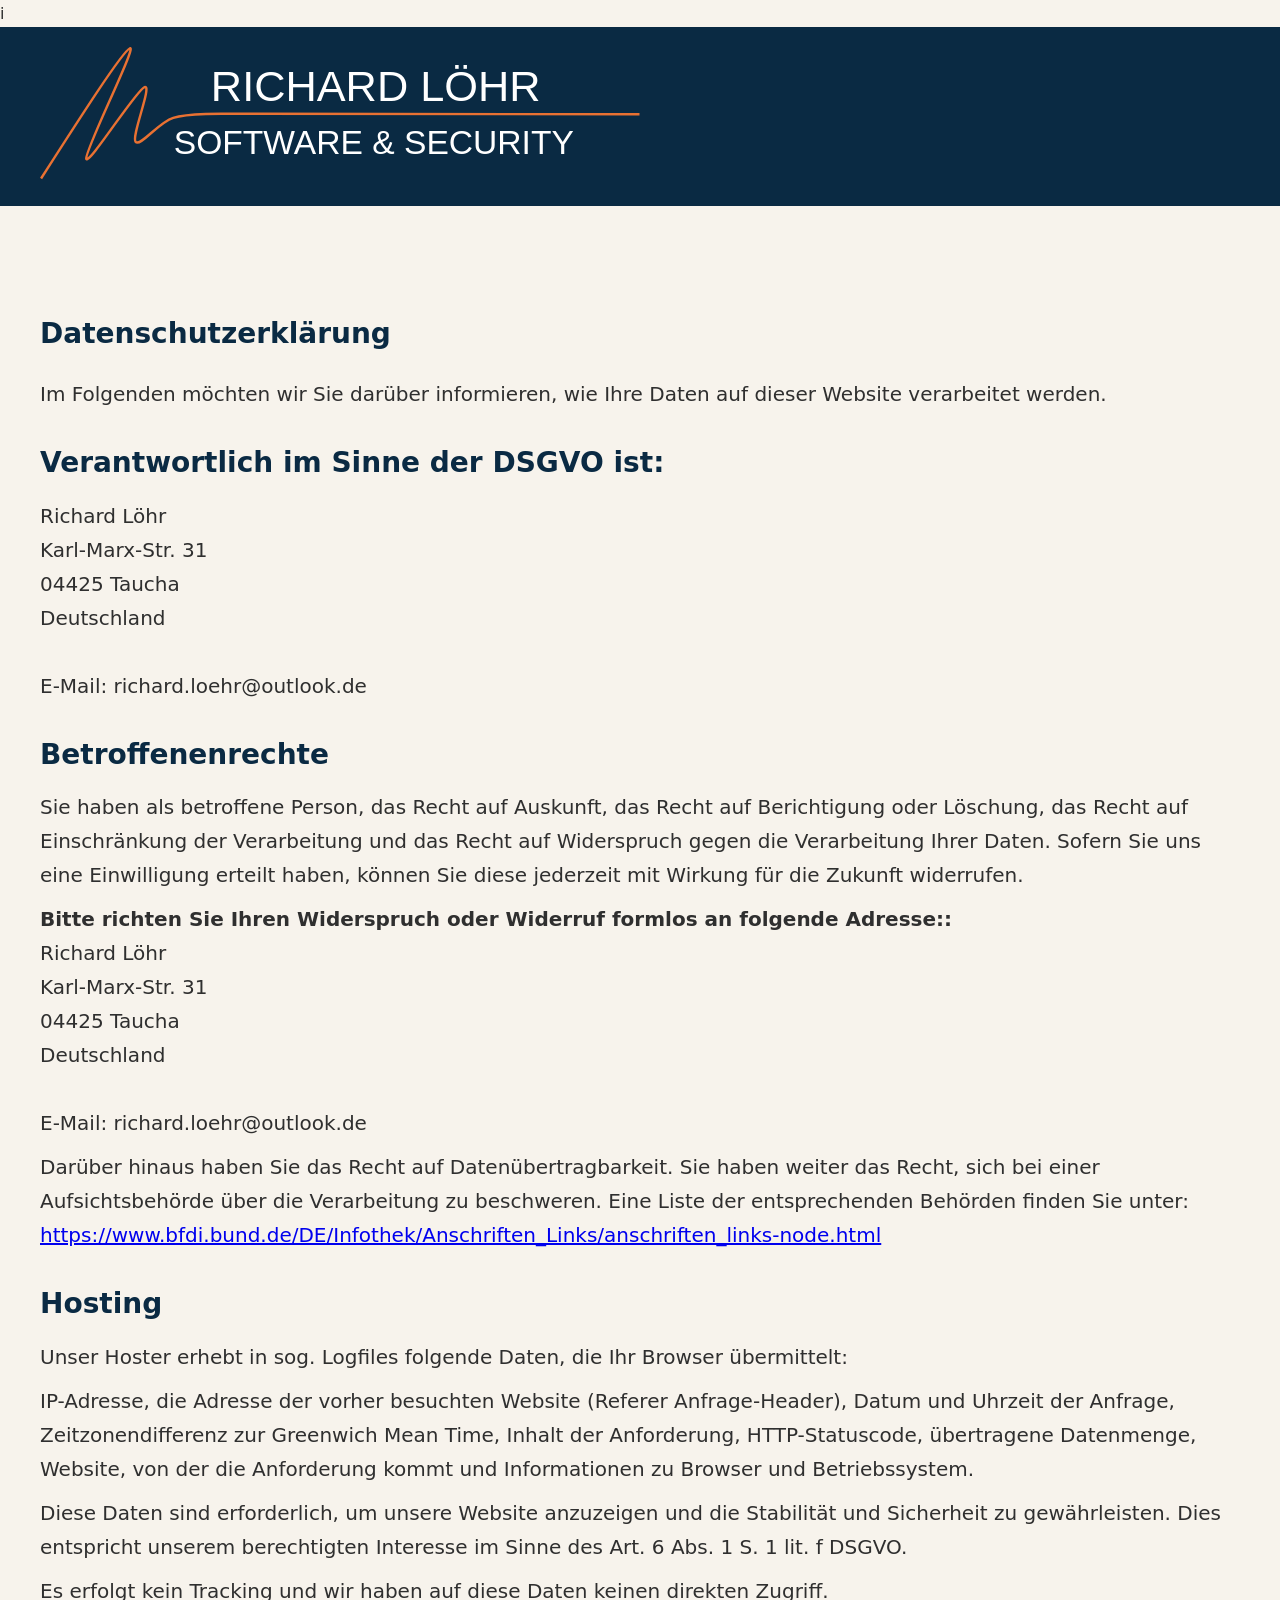
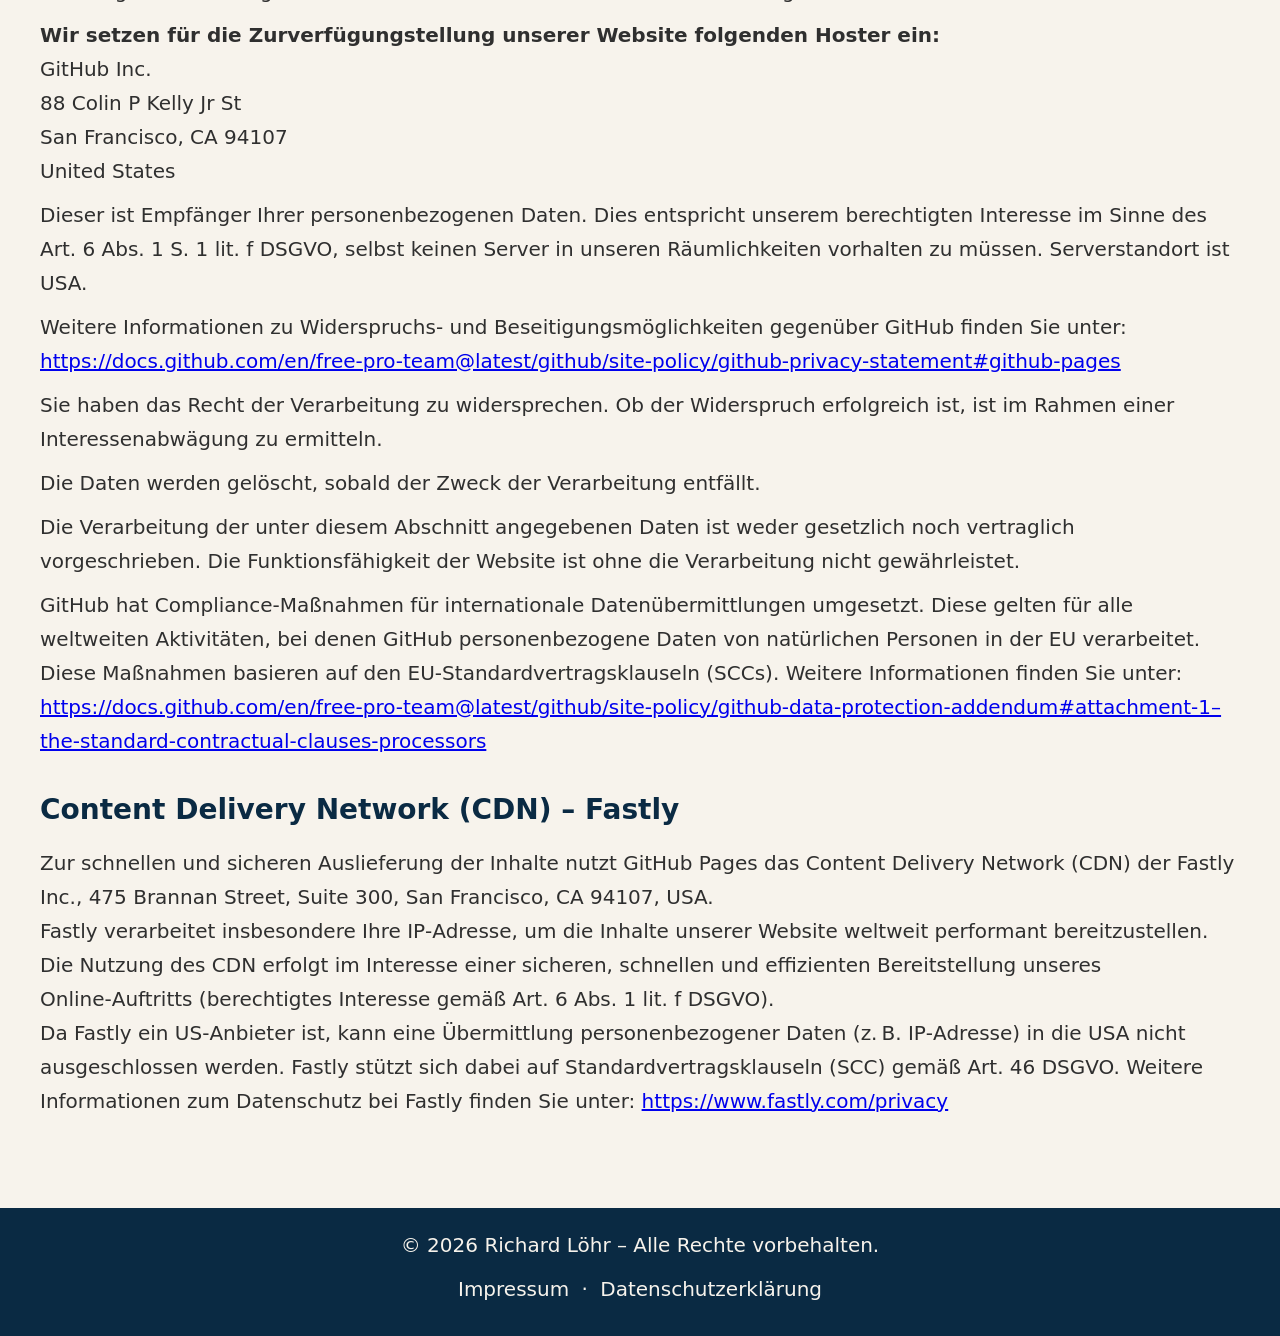
==== datenschutz.html @ d5509162 "Update contact information and GDPR compliance details Updated contact address and ensured complianc" ====
i<!DOCTYPE html>
<html lang="de">
<head>
  <meta charset="UTF-8">
  <title>Datenschutzerklärung – Richard Löhr</title>
  <meta name="viewport" content="width=device-width, initial-scale=1">
  <link rel="stylesheet" href="css/style.css">
</head>

<body>

<header>
  <div class="container header-inner">
    <a href="index.html">
      <img src="images/logo.svg" alt="Logo">
    </a>
  </div>
</header>

<section class="about-section datenschutz-section">
  <div class="container">
    <h2>Datenschutzerklärung</h2>

    <p>Im Folgenden möchten wir Sie darüber informieren, wie Ihre Daten auf dieser Website verarbeitet werden.</p>

    <h3>Verantwortlich im Sinne der DSGVO ist:</h3>
    <p>
      Richard Löhr<br>
      Karl-Marx-Str. 31<br>
      04425 Taucha<br>
      Deutschland<br>
      <br>
      E-Mail: richard.loehr@outlook.de
    </p>

    <h3>Betroffenenrechte</h3>
    <p>Sie haben als betroffene Person, das Recht auf Auskunft, das Recht auf Berichtigung oder Löschung, das Recht auf Einschränkung der Verarbeitung und das Recht auf Widerspruch gegen die Verarbeitung Ihrer Daten. Sofern Sie uns eine Einwilligung erteilt haben, können Sie diese jederzeit mit Wirkung für die Zukunft widerrufen.
	</p>

    <p><strong>Bitte richten Sie Ihren Widerspruch oder Widerruf formlos an folgende Adresse::</strong><br>
      Richard Löhr<br>
      Karl-Marx-Str. 31<br>
      04425 Taucha<br>
      Deutschland<br>
      <br>
      E-Mail: richard.loehr@outlook.de
    </p>

    <p>Darüber hinaus haben Sie das Recht auf Datenübertragbarkeit. Sie haben weiter das Recht, sich bei einer Aufsichtsbehörde über die Verarbeitung zu beschweren. Eine Liste der entsprechenden Behörden finden Sie unter:<br>
      <a href="https://www.bfdi.bund.de/DE/Infothek/Anschriften_Links/anschriften_links-node.html" target="_blank">
        https://www.bfdi.bund.de/DE/Infothek/Anschriften_Links/anschriften_links-node.html
      </a>
    </p>

    <h3>Hosting</h3>
    <p>Unser Hoster erhebt in sog. Logfiles folgende Daten, die Ihr Browser übermittelt:</p>

    <p>IP-Adresse, die Adresse der vorher besuchten Website (Referer Anfrage-Header), Datum und Uhrzeit der Anfrage, Zeitzonendifferenz zur Greenwich Mean Time, Inhalt der Anforderung, HTTP-Statuscode, übertragene Datenmenge, Website, von der die Anforderung kommt und Informationen zu Browser und Betriebssystem.</p>

    <p>Diese Daten sind erforderlich, um unsere Website anzuzeigen und die Stabilität und Sicherheit zu gewährleisten.  Dies entspricht unserem berechtigten Interesse im Sinne des Art. 6 Abs. 1 S. 1 lit. f DSGVO.</p>

    <p>Es erfolgt kein Tracking und wir haben auf diese Daten keinen direkten Zugriff.</p>

    <p><strong>Wir setzen für die Zurverfügungstellung unserer Website folgenden Hoster ein:</strong><br>
      GitHub Inc.<br>
      88 Colin P Kelly Jr St<br>
      San Francisco, CA 94107<br>
      United States
    </p>

    <p>Dieser ist Empfänger Ihrer personenbezogenen Daten. Dies entspricht unserem berechtigten Interesse im Sinne des Art. 6 Abs. 1 S. 1 lit. f DSGVO, selbst keinen Server in unseren Räumlichkeiten vorhalten zu müssen. Serverstandort ist USA.</p>

    <p>Weitere Informationen zu Widerspruchs- und Beseitigungsmöglichkeiten gegenüber GitHub finden Sie unter: <br>
      <a href="https://docs.github.com/en/free-pro-team@latest/github/site-policy/github-privacy-statement#github-pages" target="_blank">
        https://docs.github.com/en/free-pro-team@latest/github/site-policy/github-privacy-statement#github-pages
      </a>
    </p>

    <p>Sie haben das Recht der Verarbeitung zu widersprechen. Ob der Widerspruch erfolgreich ist, ist im Rahmen einer Interessenabwägung zu ermitteln.</p>

    <p>Die Daten werden gelöscht, sobald der Zweck der Verarbeitung entfällt.</p>
	<p>Die Verarbeitung der unter diesem Abschnitt angegebenen Daten ist weder gesetzlich noch vertraglich vorgeschrieben. Die Funktionsfähigkeit der Website ist ohne die Verarbeitung nicht gewährleistet.</p>
	<p>GitHub hat Compliance-Maßnahmen für internationale Datenübermittlungen umgesetzt. Diese gelten für alle weltweiten Aktivitäten, bei denen GitHub personenbezogene Daten von natürlichen Personen in der EU verarbeitet. Diese Maßnahmen basieren auf den EU-Standardvertragsklauseln (SCCs). Weitere Informationen finden Sie unter: <br>
	<a href="https://docs.github.com/en/free-pro-team@latest/github/site-policy/github-data-protection-addendum#attachment-1–the-standard-contractual-clauses-processors" target="_blank"> https://docs.github.com/en/free-pro-team@latest/github/site-policy/github-data-protection-addendum#attachment-1–the-standard-contractual-clauses-processors
      </a>
	</p>

  <h3>Content Delivery Network (CDN) – Fastly</h3>
  <p>Zur schnellen und sicheren Auslieferung der Inhalte nutzt GitHub Pages das Content Delivery Network (CDN) der Fastly Inc., 475 Brannan Street, Suite 300, San Francisco, CA 94107, USA.</br>
    Fastly verarbeitet insbesondere Ihre IP‑Adresse, um die Inhalte unserer Website weltweit performant bereitzustellen. Die Nutzung des CDN erfolgt im Interesse einer sicheren, schnellen und effizienten Bereitstellung unseres Online‑Auftritts (berechtigtes Interesse gemäß Art. 6 Abs. 1 lit. f DSGVO).</br>
    Da Fastly ein US‑Anbieter ist, kann eine Übermittlung personenbezogener Daten (z. B. IP‑Adresse) in die USA nicht ausgeschlossen werden. Fastly stützt sich dabei auf Standardvertragsklauseln (SCC) gemäß Art. 46 DSGVO.
    Weitere Informationen zum Datenschutz bei Fastly finden Sie unter:
    	<a href="https://www.fastly.com/privacy" target="_blank"> https://www.fastly.com/privacy</a>
    </p>

  </div>
</section>

<footer>
  <div class="container">
    <p>© 2026 Richard Löhr – Alle Rechte vorbehalten.</p>
    <p>
      <a href="impressum.html">Impressum</a> ·
      <a href="datenschutz.html">Datenschutzerklärung</a>
    </p>
  </div>
</footer>

</body>
</html>
---- css/style.css ----
:root {
  --blue-dark: #0A2A43;
  /*--blue-medium: #12395C;*/
  --blue-medium: #16446E;
  --orange: #E67E22; /* CTA only */
  --gray-dark: #2F2F2F;
  --beige-light: #F7F3EC;
  --radius: 14px;
  --max-width: 1400px;
  --shadow-soft: 0 2px 8px rgba(0, 0, 0, 0.06);
}

/* General Elements */

body {
  margin: 0;
  font-family: system-ui, -apple-system, "Segoe UI", sans-serif;
  background: var(--beige-light);
  color: var(--gray-dark);
  line-height: 1.7;
}

section {
  padding: 80px 0;
}

h1 {
  font-size: 38px;
  margin-bottom: 20px;
  font-weight: 700;
  color: var(--blue-dark);
}

h2 {
  font-size: 28px;
  margin-bottom: 20px;
  font-weight: 700;
  color: var(--blue-dark);
}

h3 {
  font-size: 28px;
  font-weight: 700;
  color: var(--beige-light);
  margin-bottom: 12px;
}

p {
  margin-top: 0;
  font-size: 20px;
  margin-bottom: 10px;
}

@media (max-width: 900px) {
	h1 {
	  font-size: 26px;
	  line-height: 1.3;
	}

	h2 {
	  font-size: 20px;
	}

	h3 {
	  font-size: 20px;´
	}

	p {
	  margin-top: 0;
	  font-size: 16px;
	}
	section {
  	  padding: 40px 0;
	}
}

.container {
  max-width: var(--max-width);
  margin: 0 auto;
  padding: 0 40px;
}



/* HEADER */
header {
  background: var(--blue-dark);
  padding: 20px 0;
}

.header-inner img {
  max-width: 50%;
  height: auto;
}

@media (max-width: 600px) {
  .header-inner img {
    max-width: 100%;
  }
}

/* HERO */
.hero-section {
  background: var(--beige-light);
}

.hero-grid {
  display: grid;
  grid-template-columns: 1fr 1fr;
  gap: 40px;
  align-items: center;
}

.hero-photo {
  width: 100%;
  height: 100%;
  border-radius: 50%;
  overflow: hidden;
  background: #ccc;
  box-shadow: var(--shadow-soft);
  margin-left: auto;
}

.hero-photo img {
  width: 100%;
  height: 100%;
  object-fit: cover;
}


@media (max-width: 900px) {
  .hero-grid {
    grid-template-columns: 1fr;
    text-align: center;
    gap: 32px;
  }

  .hero-photo {
    width: 60%;
    margin: 0 auto;
  }
}


/* LEISTUNGEN */
.leistungen-section {
  background: var(--gray-dark);
  color: white;
}

.service-block {
  background: var(--blue-medium);
  padding: 24px 24px 24px 24px;
  border-radius: var(--radius);
  box-shadow: var(--shadow-soft);
  margin-bottom: 32px;
  color: var(--beige-light);
}
.service-block h3 {

  margin-bottom: 20px;
  font-weight: 700;
  color: var(--beige-light);
  margin-top: 0;
}

.service-block p strong {
  color: var(--beige-light);
  font-weight: 600;
}

.compass-box {
  background: var(--beige-light);
  color: var(--gray-dark);
  padding: 24px;
  border-radius: var(--radius);
  margin-top: 24px;
}

.compass-box p strong {
  color: var(--gray-dark);
}

.compass-box ul {
  margin: 10px 0 12px;
  padding-left: 20px;
}


@media (max-width: 900px) {
  .service-block h3 {
    line-height: 1.3;
    word-break: break-word;
  }
  .service-block {
    padding: 20px;
    margin-bottom: 24px;
  }
}

/* ÜBER MICH */
.about-section {
  background: var(--beige-light);
}

.about-grid {
  display: grid;
  grid-template-columns: 1fr 1fr;
  gap: 40px;
  align-items: center;
}

.about-photo {
  width: 100%;
  height: 100%;
  border-radius: var(--radius);
  overflow: hidden;
  background: #ccc;
  box-shadow: var(--shadow-soft);
}

.about-photo img {
  width: 100%;
  height: 100%;
  object-fit: cover;
}

@media (max-width: 900px) {
  .about-grid {
    grid-template-columns: 1fr;
    text-align: center;
    gap: 32px;
  }

  .about-photo {
    width: 70%;
    height: auto;
    margin: 0 auto;
  }

  .about-section h2 {
    text-align: center;
  }
}



/* KONTAKT */
.kontakt-section {
  background: var(--blue-dark);
  color: var(--beige-light);
}
.kontakt-section h2 {
  color: var(--beige-light);
}

.contact-grid {
  display: grid;
  grid-template-columns: 1fr;
  gap: 32px;
}


footer {
  background: var(--blue-dark);
  color: var(--beige-light);
  padding: 20px 0;
  text-align: center;
  font-size: 14px;
}
footer a {
  color: var(--beige-light);
  text-decoration: none;
  margin: 0 6px;
}

footer a:hover {
  text-decoration: underline;
}

@media (max-width: 600px) {
  footer p {
    text-align: center;
  }
}

/* Weitere Seiten */
.datenschutz-section h3 {
  color: var(--blue-dark);
}

a[href^="tel:"] {
  color: inherit !important;
}
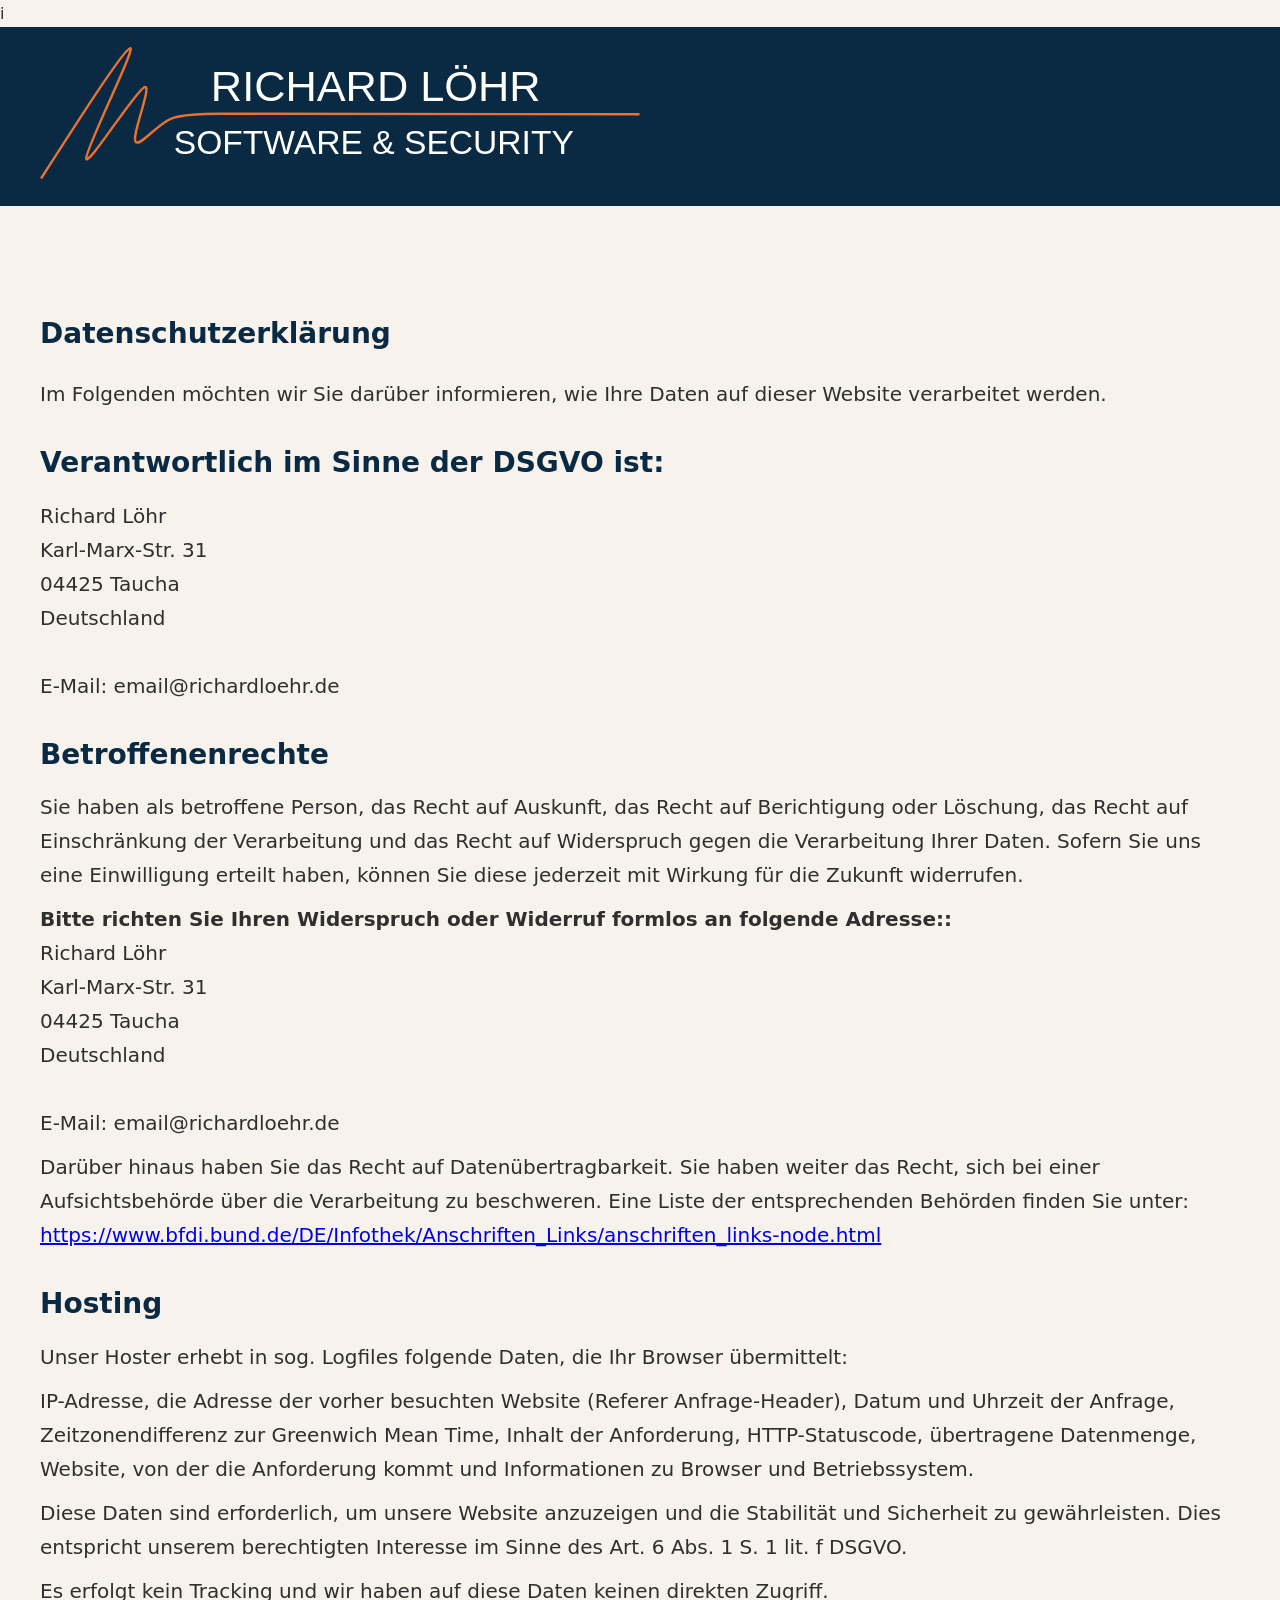
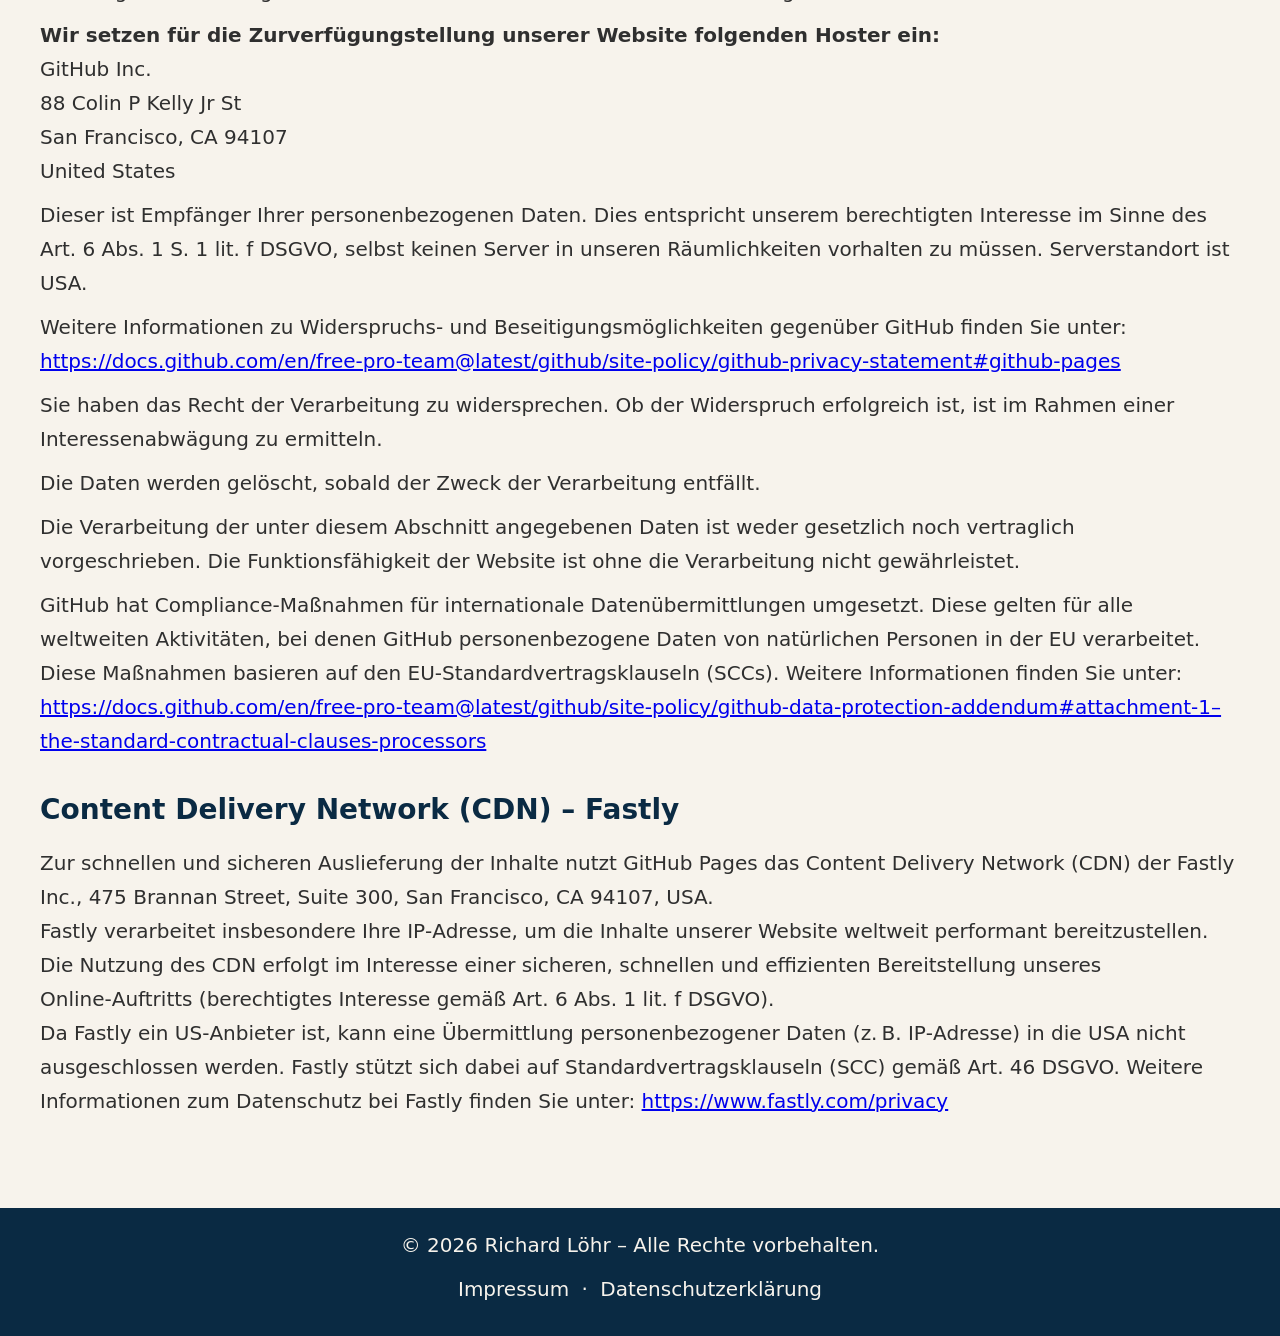
==== commit c369e62d: "Change email address" ====
--- a/datenschutz.html
+++ b/datenschutz.html
@@ -30,7 +30,7 @@
       04425 Taucha<br>
       Deutschland<br>
       <br>
-      E-Mail: richard.loehr@outlook.de
+      E-Mail: email@richardloehr.de
     </p>
 
     <h3>Betroffenenrechte</h3>
@@ -43,7 +43,7 @@
       04425 Taucha<br>
       Deutschland<br>
       <br>
-      E-Mail: richard.loehr@outlook.de
+      E-Mail: email@richardloehr.de
     </p>
 
     <p>Darüber hinaus haben Sie das Recht auf Datenübertragbarkeit. Sie haben weiter das Recht, sich bei einer Aufsichtsbehörde über die Verarbeitung zu beschweren. Eine Liste der entsprechenden Behörden finden Sie unter:<br>
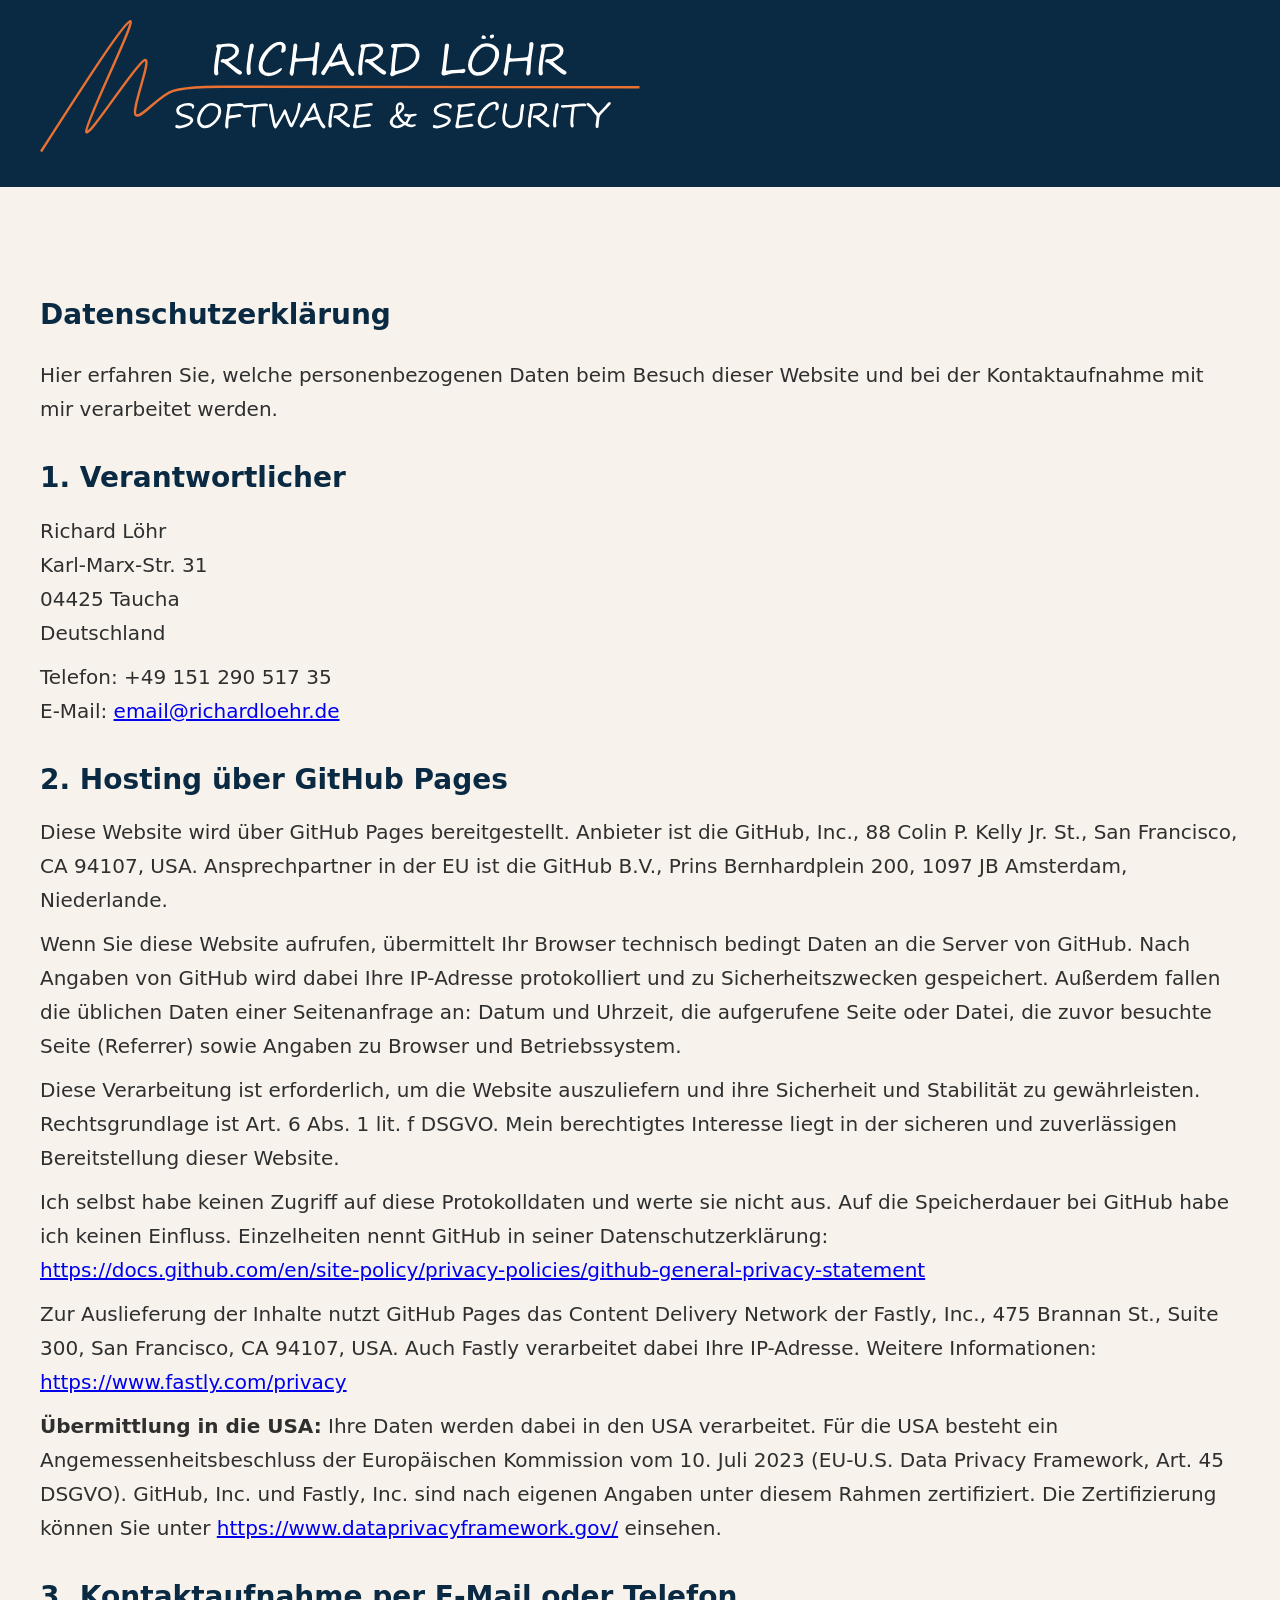
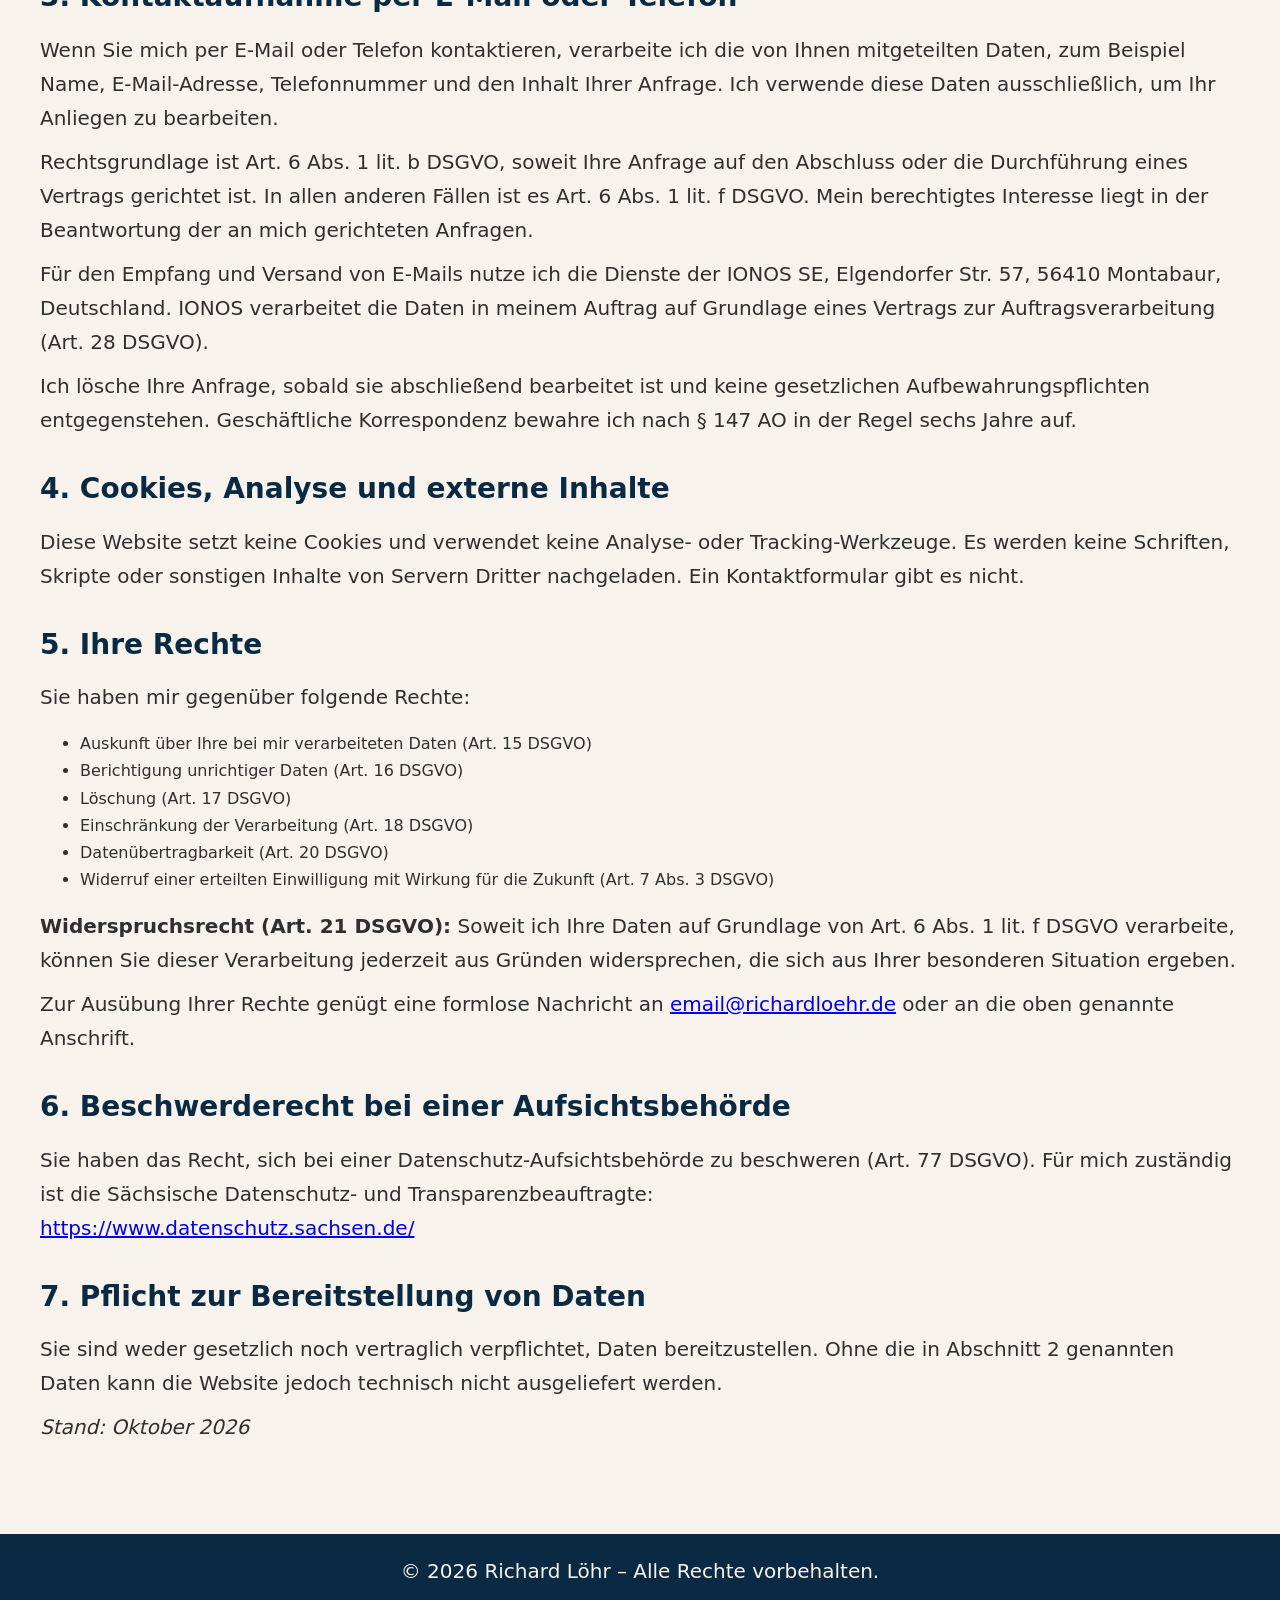
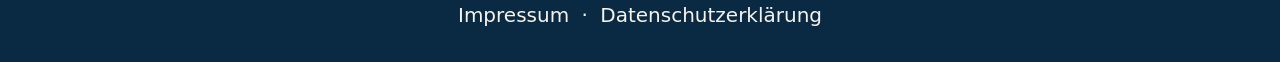
==== commit 9367b730: "Revise Datenschutzerklärung for clarity and compliance Updated the privacy policy to reflect current" ====
--- a/datenschutz.html
+++ b/datenschutz.html
@@ -1,4 +1,4 @@
-i<!DOCTYPE html>
+<!DOCTYPE html>
 <html lang="de">
 <head>
   <meta charset="UTF-8">
@@ -19,79 +19,158 @@
 
 <section class="about-section datenschutz-section">
   <div class="container">
-    <h2>Datenschutzerklärung</h2>
 
-    <p>Im Folgenden möchten wir Sie darüber informieren, wie Ihre Daten auf dieser Website verarbeitet werden.</p>
-
-    <h3>Verantwortlich im Sinne der DSGVO ist:</h3>
-    <p>
-      Richard Löhr<br>
-      Karl-Marx-Str. 31<br>
-      04425 Taucha<br>
-      Deutschland<br>
-      <br>
-      E-Mail: email@richardloehr.de
-    </p>
-
-    <h3>Betroffenenrechte</h3>
-    <p>Sie haben als betroffene Person, das Recht auf Auskunft, das Recht auf Berichtigung oder Löschung, das Recht auf Einschränkung der Verarbeitung und das Recht auf Widerspruch gegen die Verarbeitung Ihrer Daten. Sofern Sie uns eine Einwilligung erteilt haben, können Sie diese jederzeit mit Wirkung für die Zukunft widerrufen.
+	<h2>Datenschutzerklärung</h2>
+	
+	<p>
+	  Hier erfahren Sie, welche personenbezogenen Daten beim Besuch dieser Website
+	  und bei der Kontaktaufnahme mit mir verarbeitet werden.
 	</p>
-
-    <p><strong>Bitte richten Sie Ihren Widerspruch oder Widerruf formlos an folgende Adresse::</strong><br>
-      Richard Löhr<br>
-      Karl-Marx-Str. 31<br>
-      04425 Taucha<br>
-      Deutschland<br>
-      <br>
-      E-Mail: email@richardloehr.de
-    </p>
-
-    <p>Darüber hinaus haben Sie das Recht auf Datenübertragbarkeit. Sie haben weiter das Recht, sich bei einer Aufsichtsbehörde über die Verarbeitung zu beschweren. Eine Liste der entsprechenden Behörden finden Sie unter:<br>
-      <a href="https://www.bfdi.bund.de/DE/Infothek/Anschriften_Links/anschriften_links-node.html" target="_blank">
-        https://www.bfdi.bund.de/DE/Infothek/Anschriften_Links/anschriften_links-node.html
-      </a>
-    </p>
-
-    <h3>Hosting</h3>
-    <p>Unser Hoster erhebt in sog. Logfiles folgende Daten, die Ihr Browser übermittelt:</p>
-
-    <p>IP-Adresse, die Adresse der vorher besuchten Website (Referer Anfrage-Header), Datum und Uhrzeit der Anfrage, Zeitzonendifferenz zur Greenwich Mean Time, Inhalt der Anforderung, HTTP-Statuscode, übertragene Datenmenge, Website, von der die Anforderung kommt und Informationen zu Browser und Betriebssystem.</p>
-
-    <p>Diese Daten sind erforderlich, um unsere Website anzuzeigen und die Stabilität und Sicherheit zu gewährleisten.  Dies entspricht unserem berechtigten Interesse im Sinne des Art. 6 Abs. 1 S. 1 lit. f DSGVO.</p>
-
-    <p>Es erfolgt kein Tracking und wir haben auf diese Daten keinen direkten Zugriff.</p>
-
-    <p><strong>Wir setzen für die Zurverfügungstellung unserer Website folgenden Hoster ein:</strong><br>
-      GitHub Inc.<br>
-      88 Colin P Kelly Jr St<br>
-      San Francisco, CA 94107<br>
-      United States
-    </p>
-
-    <p>Dieser ist Empfänger Ihrer personenbezogenen Daten. Dies entspricht unserem berechtigten Interesse im Sinne des Art. 6 Abs. 1 S. 1 lit. f DSGVO, selbst keinen Server in unseren Räumlichkeiten vorhalten zu müssen. Serverstandort ist USA.</p>
-
-    <p>Weitere Informationen zu Widerspruchs- und Beseitigungsmöglichkeiten gegenüber GitHub finden Sie unter: <br>
-      <a href="https://docs.github.com/en/free-pro-team@latest/github/site-policy/github-privacy-statement#github-pages" target="_blank">
-        https://docs.github.com/en/free-pro-team@latest/github/site-policy/github-privacy-statement#github-pages
-      </a>
-    </p>
-
-    <p>Sie haben das Recht der Verarbeitung zu widersprechen. Ob der Widerspruch erfolgreich ist, ist im Rahmen einer Interessenabwägung zu ermitteln.</p>
-
-    <p>Die Daten werden gelöscht, sobald der Zweck der Verarbeitung entfällt.</p>
-	<p>Die Verarbeitung der unter diesem Abschnitt angegebenen Daten ist weder gesetzlich noch vertraglich vorgeschrieben. Die Funktionsfähigkeit der Website ist ohne die Verarbeitung nicht gewährleistet.</p>
-	<p>GitHub hat Compliance-Maßnahmen für internationale Datenübermittlungen umgesetzt. Diese gelten für alle weltweiten Aktivitäten, bei denen GitHub personenbezogene Daten von natürlichen Personen in der EU verarbeitet. Diese Maßnahmen basieren auf den EU-Standardvertragsklauseln (SCCs). Weitere Informationen finden Sie unter: <br>
-	<a href="https://docs.github.com/en/free-pro-team@latest/github/site-policy/github-data-protection-addendum#attachment-1–the-standard-contractual-clauses-processors" target="_blank"> https://docs.github.com/en/free-pro-team@latest/github/site-policy/github-data-protection-addendum#attachment-1–the-standard-contractual-clauses-processors
-      </a>
+	
+	<h3>1. Verantwortlicher</h3>
+	
+	<p>
+	  Richard Löhr<br>
+	  Karl-Marx-Str. 31<br>
+	  04425 Taucha<br>
+	  Deutschland
 	</p>
-
-  <h3>Content Delivery Network (CDN) – Fastly</h3>
-  <p>Zur schnellen und sicheren Auslieferung der Inhalte nutzt GitHub Pages das Content Delivery Network (CDN) der Fastly Inc., 475 Brannan Street, Suite 300, San Francisco, CA 94107, USA.</br>
-    Fastly verarbeitet insbesondere Ihre IP‑Adresse, um die Inhalte unserer Website weltweit performant bereitzustellen. Die Nutzung des CDN erfolgt im Interesse einer sicheren, schnellen und effizienten Bereitstellung unseres Online‑Auftritts (berechtigtes Interesse gemäß Art. 6 Abs. 1 lit. f DSGVO).</br>
-    Da Fastly ein US‑Anbieter ist, kann eine Übermittlung personenbezogener Daten (z. B. IP‑Adresse) in die USA nicht ausgeschlossen werden. Fastly stützt sich dabei auf Standardvertragsklauseln (SCC) gemäß Art. 46 DSGVO.
-    Weitere Informationen zum Datenschutz bei Fastly finden Sie unter:
-    	<a href="https://www.fastly.com/privacy" target="_blank"> https://www.fastly.com/privacy</a>
-    </p>
+	
+	<p>
+	  Telefon: +49 151 290 517 35<br>
+	  E-Mail: <a href="mailto:email@richardloehr.de">email@richardloehr.de</a>
+	</p>
+	
+	<h3>2. Hosting über GitHub Pages</h3>
+	
+	<p>
+	  Diese Website wird über GitHub Pages bereitgestellt. Anbieter ist die
+	  GitHub, Inc., 88 Colin P. Kelly Jr. St., San Francisco, CA 94107, USA.
+	  Ansprechpartner in der EU ist die GitHub B.V., Prins Bernhardplein 200,
+	  1097 JB Amsterdam, Niederlande.
+	</p>
+	
+	<p>
+	  Wenn Sie diese Website aufrufen, übermittelt Ihr Browser technisch bedingt
+	  Daten an die Server von GitHub. Nach Angaben von GitHub wird dabei Ihre
+	  IP-Adresse protokolliert und zu Sicherheitszwecken gespeichert. Außerdem
+	  fallen die üblichen Daten einer Seitenanfrage an: Datum und Uhrzeit, die
+	  aufgerufene Seite oder Datei, die zuvor besuchte Seite (Referrer) sowie
+	  Angaben zu Browser und Betriebssystem.
+	</p>
+	
+	<p>
+	  Diese Verarbeitung ist erforderlich, um die Website auszuliefern und ihre
+	  Sicherheit und Stabilität zu gewährleisten. Rechtsgrundlage ist
+	  Art. 6 Abs. 1 lit. f DSGVO. Mein berechtigtes Interesse liegt in der
+	  sicheren und zuverlässigen Bereitstellung dieser Website.
+	</p>
+	
+	<p>
+	  Ich selbst habe keinen Zugriff auf diese Protokolldaten und werte sie nicht
+	  aus. Auf die Speicherdauer bei GitHub habe ich keinen Einfluss. Einzelheiten
+	  nennt GitHub in seiner Datenschutzerklärung:<br>
+	  <a href="https://docs.github.com/en/site-policy/privacy-policies/github-general-privacy-statement" rel="noopener">https://docs.github.com/en/site-policy/privacy-policies/github-general-privacy-statement</a>
+	</p>
+	
+	<p>
+	  Zur Auslieferung der Inhalte nutzt GitHub Pages das Content Delivery Network
+	  der Fastly, Inc., 475 Brannan St., Suite 300, San Francisco, CA 94107, USA.
+	  Auch Fastly verarbeitet dabei Ihre IP-Adresse. Weitere Informationen:<br>
+	  <a href="https://www.fastly.com/privacy" rel="noopener">https://www.fastly.com/privacy</a>
+	</p>
+	
+	<p>
+	  <strong>Übermittlung in die USA:</strong> Ihre Daten werden dabei in den USA
+	  verarbeitet. Für die USA besteht ein Angemessenheitsbeschluss der
+	  Europäischen Kommission vom 10. Juli 2023 (EU-U.S. Data Privacy Framework,
+	  Art. 45 DSGVO). GitHub, Inc. und Fastly, Inc. sind nach eigenen Angaben
+	  unter diesem Rahmen zertifiziert. Die Zertifizierung können Sie unter
+	  <a href="https://www.dataprivacyframework.gov/" rel="noopener">https://www.dataprivacyframework.gov/</a>
+	  einsehen.
+	</p>
+	
+	<h3>3. Kontaktaufnahme per E-Mail oder Telefon</h3>
+	
+	<p>
+	  Wenn Sie mich per E-Mail oder Telefon kontaktieren, verarbeite ich die von
+	  Ihnen mitgeteilten Daten, zum Beispiel Name, E-Mail-Adresse, Telefonnummer
+	  und den Inhalt Ihrer Anfrage. Ich verwende diese Daten ausschließlich, um
+	  Ihr Anliegen zu bearbeiten.
+	</p>
+	
+	<p>
+	  Rechtsgrundlage ist Art. 6 Abs. 1 lit. b DSGVO, soweit Ihre Anfrage auf den
+	  Abschluss oder die Durchführung eines Vertrags gerichtet ist. In allen
+	  anderen Fällen ist es Art. 6 Abs. 1 lit. f DSGVO. Mein berechtigtes
+	  Interesse liegt in der Beantwortung der an mich gerichteten Anfragen.
+	</p>
+	
+	<p>
+	  Für den Empfang und Versand von E-Mails nutze ich die Dienste der IONOS SE,
+	  Elgendorfer Str. 57, 56410 Montabaur, Deutschland. IONOS verarbeitet die
+	  Daten in meinem Auftrag auf Grundlage eines Vertrags zur
+	  Auftragsverarbeitung (Art. 28 DSGVO).
+	</p>
+	
+	<p>
+	  Ich lösche Ihre Anfrage, sobald sie abschließend bearbeitet ist und keine
+	  gesetzlichen Aufbewahrungspflichten entgegenstehen. Geschäftliche
+	  Korrespondenz bewahre ich nach § 147 AO in der Regel sechs Jahre auf.
+	</p>
+	
+	<h3>4. Cookies, Analyse und externe Inhalte</h3>
+	
+	<p>
+	  Diese Website setzt keine Cookies und verwendet keine Analyse- oder
+	  Tracking-Werkzeuge. Es werden keine Schriften, Skripte oder sonstigen
+	  Inhalte von Servern Dritter nachgeladen. Ein Kontaktformular gibt es nicht.
+	</p>
+	
+	<h3>5. Ihre Rechte</h3>
+	
+	<p>Sie haben mir gegenüber folgende Rechte:</p>
+	
+	<ul>
+	  <li>Auskunft über Ihre bei mir verarbeiteten Daten (Art. 15 DSGVO)</li>
+	  <li>Berichtigung unrichtiger Daten (Art. 16 DSGVO)</li>
+	  <li>Löschung (Art. 17 DSGVO)</li>
+	  <li>Einschränkung der Verarbeitung (Art. 18 DSGVO)</li>
+	  <li>Datenübertragbarkeit (Art. 20 DSGVO)</li>
+	  <li>Widerruf einer erteilten Einwilligung mit Wirkung für die Zukunft (Art. 7 Abs. 3 DSGVO)</li>
+	</ul>
+	
+	<p>
+	  <strong>Widerspruchsrecht (Art. 21 DSGVO):</strong> Soweit ich Ihre Daten
+	  auf Grundlage von Art. 6 Abs. 1 lit. f DSGVO verarbeite, können Sie dieser
+	  Verarbeitung jederzeit aus Gründen widersprechen, die sich aus Ihrer
+	  besonderen Situation ergeben.
+	</p>
+	
+	<p>
+	  Zur Ausübung Ihrer Rechte genügt eine formlose Nachricht an
+	  <a href="mailto:email@richardloehr.de">email@richardloehr.de</a>
+	  oder an die oben genannte Anschrift.
+	</p>
+	
+	<h3>6. Beschwerderecht bei einer Aufsichtsbehörde</h3>
+	
+	<p>
+	  Sie haben das Recht, sich bei einer Datenschutz-Aufsichtsbehörde zu
+	  beschweren (Art. 77 DSGVO). Für mich zuständig ist die Sächsische
+	  Datenschutz- und Transparenzbeauftragte:<br>
+	  <a href="https://www.datenschutz.sachsen.de/" rel="noopener">https://www.datenschutz.sachsen.de/</a>
+	</p>
+	
+	<h3>7. Pflicht zur Bereitstellung von Daten</h3>
+	
+	<p>
+	  Sie sind weder gesetzlich noch vertraglich verpflichtet, Daten
+	  bereitzustellen. Ohne die in Abschnitt 2 genannten Daten kann die Website
+	  jedoch technisch nicht ausgeliefert werden.
+	</p>
+	
+	<p><em>Stand: Oktober 2026</em></p>
 
   </div>
 </section>
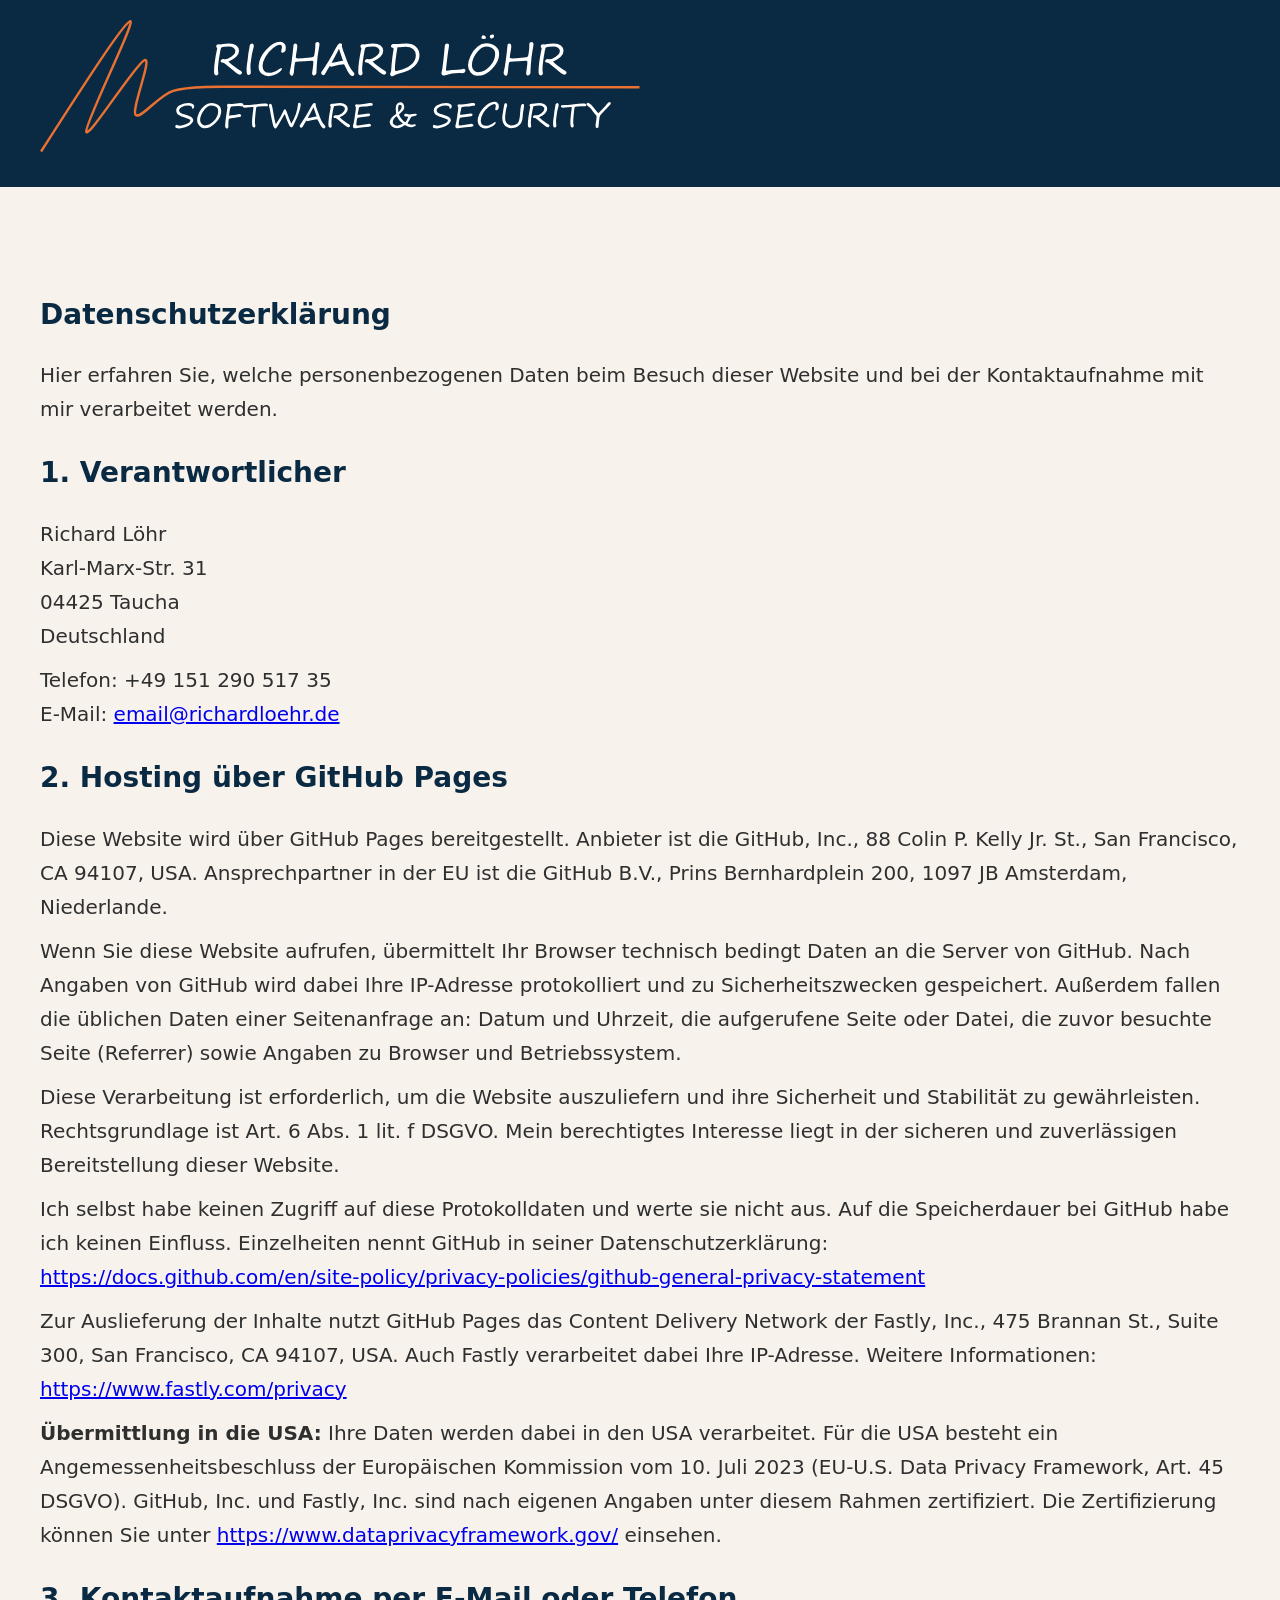
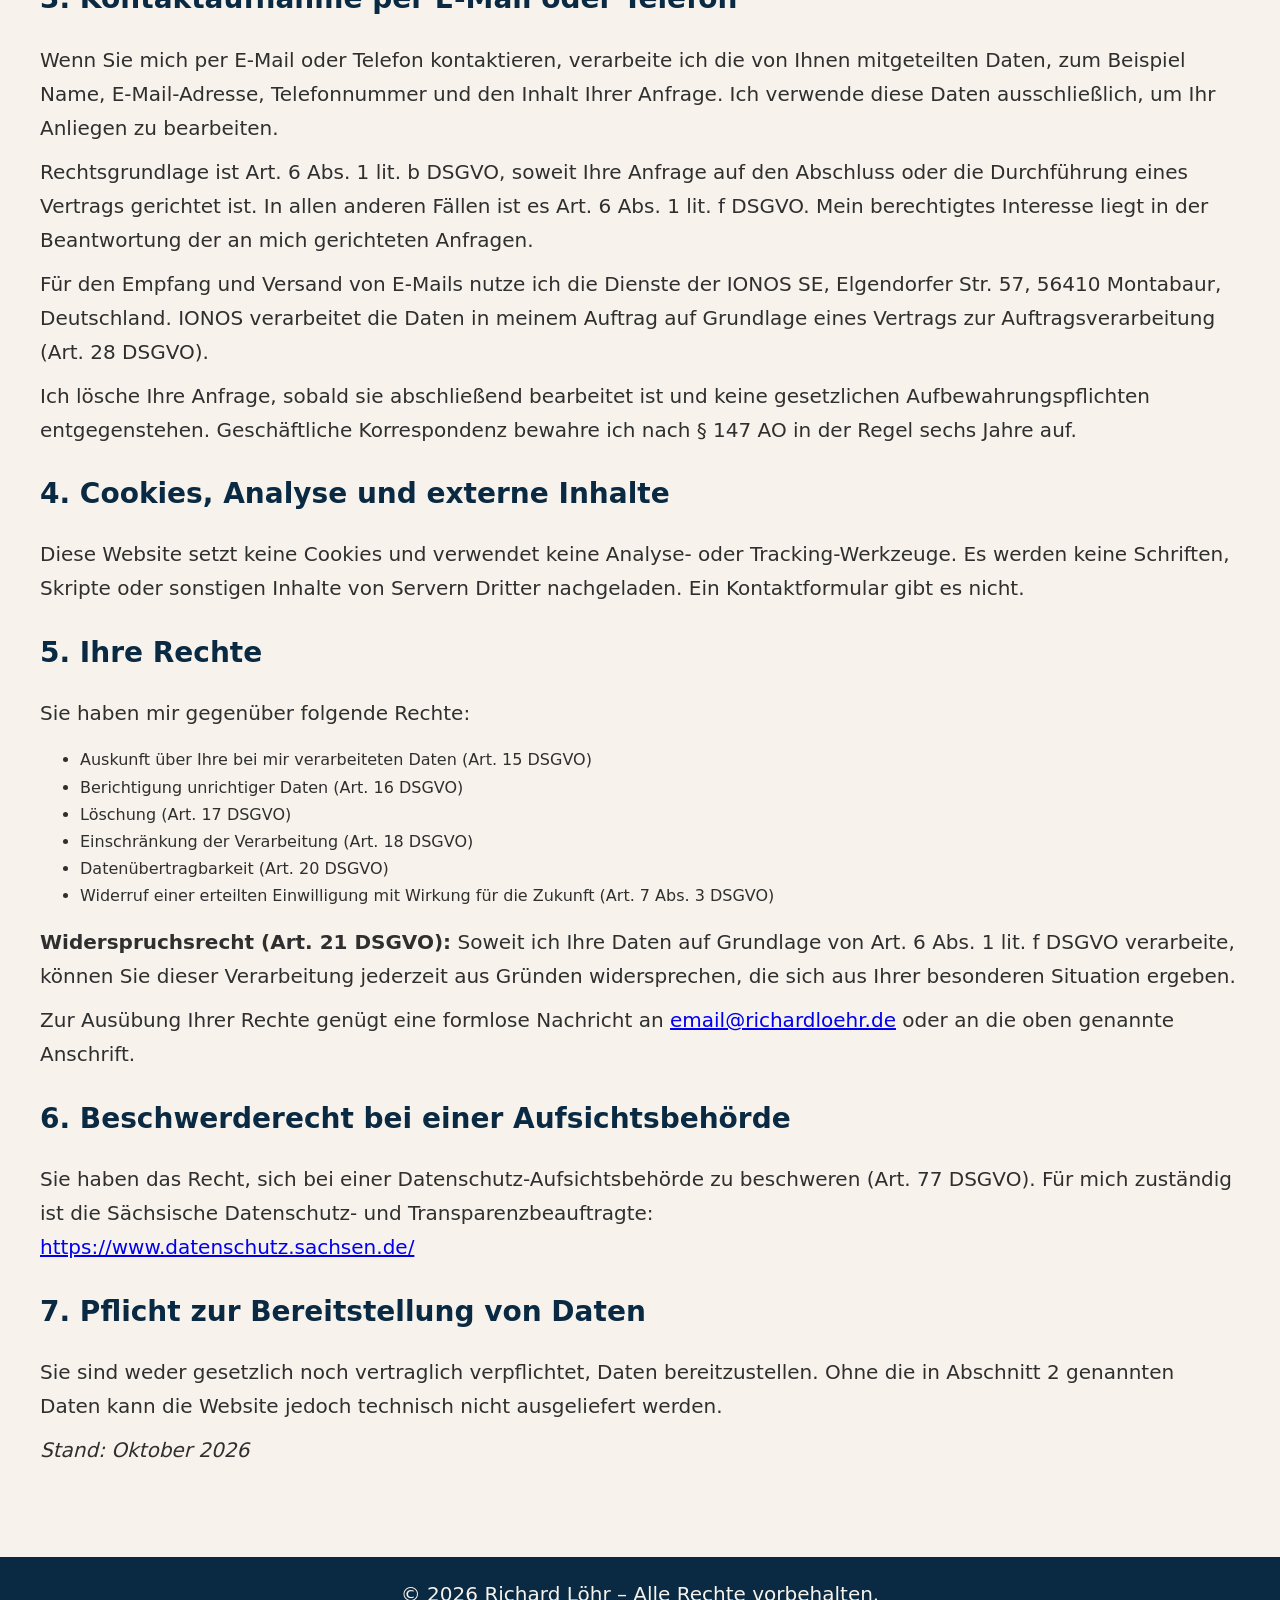
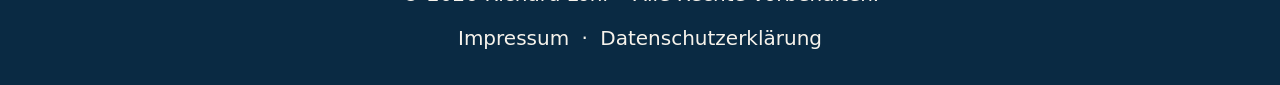
==== commit 69e7a28f: "Fix formatting issues in datenschutz.html" ====
--- a/datenschutz.html
+++ b/datenschutz.html
@@ -27,7 +27,7 @@
 	  und bei der Kontaktaufnahme mit mir verarbeitet werden.
 	</p>
 	
-	<h3>1. Verantwortlicher</h3>
+	<h2>1. Verantwortlicher</h2>
 	
 	<p>
 	  Richard Löhr<br>
@@ -41,7 +41,7 @@
 	  E-Mail: <a href="mailto:email@richardloehr.de">email@richardloehr.de</a>
 	</p>
 	
-	<h3>2. Hosting über GitHub Pages</h3>
+	<h2>2. Hosting über GitHub Pages</h2>
 	
 	<p>
 	  Diese Website wird über GitHub Pages bereitgestellt. Anbieter ist die
@@ -90,7 +90,7 @@
 	  einsehen.
 	</p>
 	
-	<h3>3. Kontaktaufnahme per E-Mail oder Telefon</h3>
+	<h2>3. Kontaktaufnahme per E-Mail oder Telefon</h2>
 	
 	<p>
 	  Wenn Sie mich per E-Mail oder Telefon kontaktieren, verarbeite ich die von
@@ -119,7 +119,7 @@
 	  Korrespondenz bewahre ich nach § 147 AO in der Regel sechs Jahre auf.
 	</p>
 	
-	<h3>4. Cookies, Analyse und externe Inhalte</h3>
+	<h2>4. Cookies, Analyse und externe Inhalte</h2>
 	
 	<p>
 	  Diese Website setzt keine Cookies und verwendet keine Analyse- oder
@@ -127,7 +127,7 @@
 	  Inhalte von Servern Dritter nachgeladen. Ein Kontaktformular gibt es nicht.
 	</p>
 	
-	<h3>5. Ihre Rechte</h3>
+	<h2>5. Ihre Rechte</h2>
 	
 	<p>Sie haben mir gegenüber folgende Rechte:</p>
 	
@@ -153,7 +153,7 @@
 	  oder an die oben genannte Anschrift.
 	</p>
 	
-	<h3>6. Beschwerderecht bei einer Aufsichtsbehörde</h3>
+	<h2>6. Beschwerderecht bei einer Aufsichtsbehörde</h2>
 	
 	<p>
 	  Sie haben das Recht, sich bei einer Datenschutz-Aufsichtsbehörde zu
@@ -162,7 +162,7 @@
 	  <a href="https://www.datenschutz.sachsen.de/" rel="noopener">https://www.datenschutz.sachsen.de/</a>
 	</p>
 	
-	<h3>7. Pflicht zur Bereitstellung von Daten</h3>
+	<h2>7. Pflicht zur Bereitstellung von Daten</h2>
 	
 	<p>
 	  Sie sind weder gesetzlich noch vertraglich verpflichtet, Daten
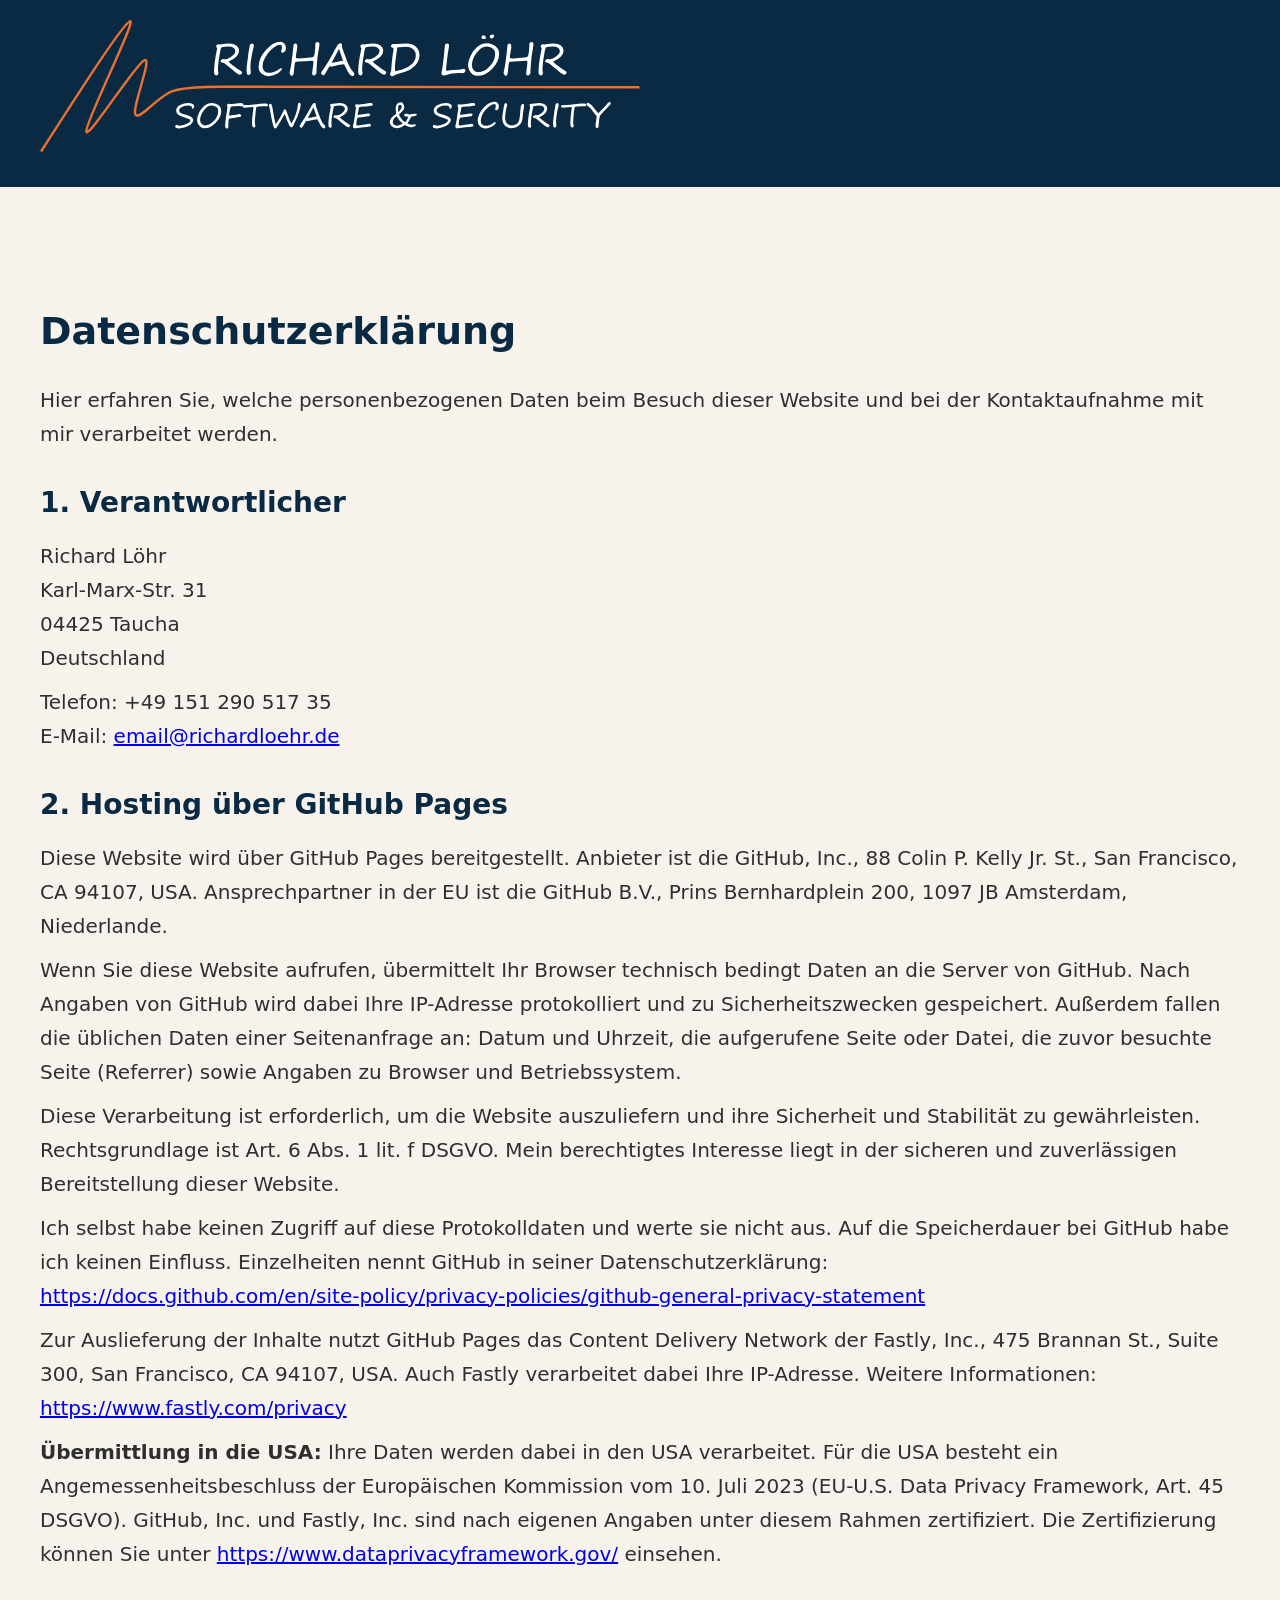
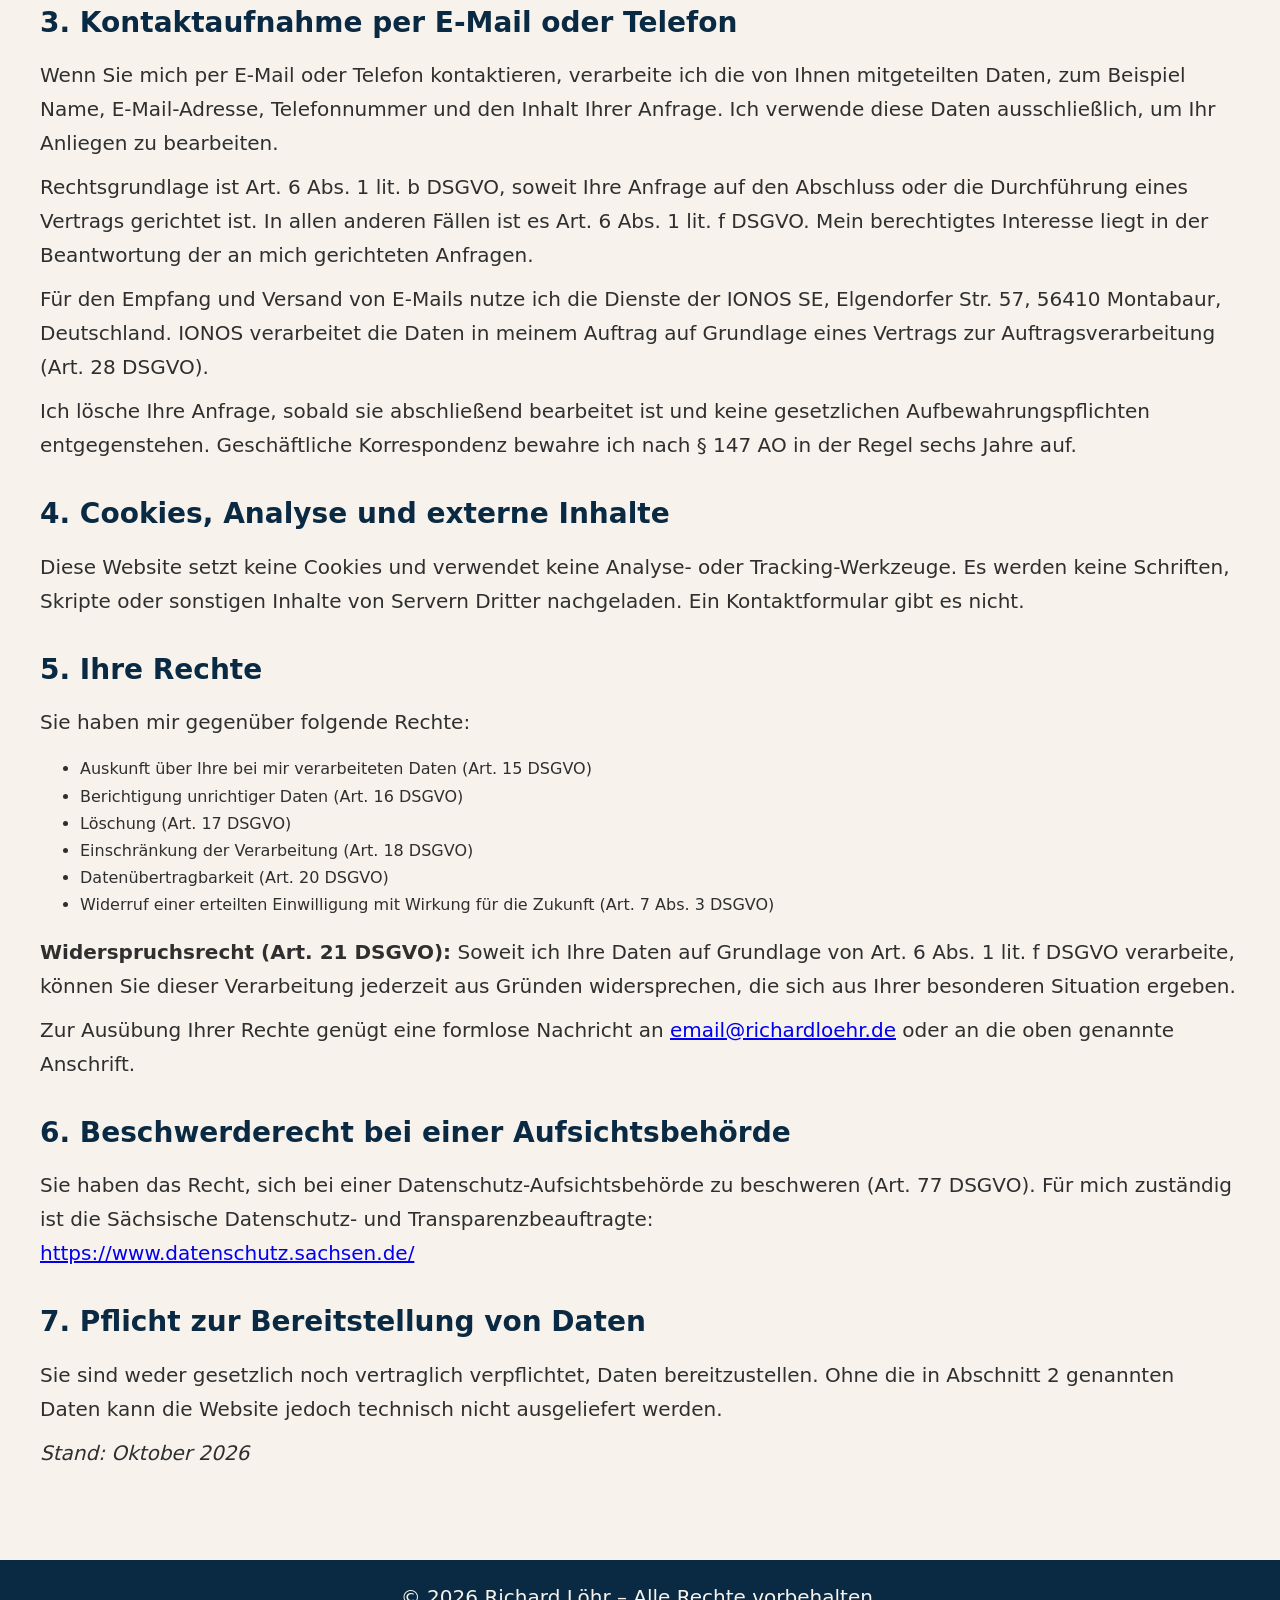
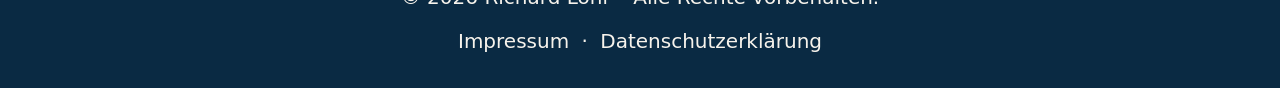
==== commit d8c71b0a: "Update datenschutz.html with new structure and headings" ====
--- a/datenschutz.html
+++ b/datenschutz.html
@@ -20,14 +20,14 @@
 <section class="about-section datenschutz-section">
   <div class="container">
 
-	<h2>Datenschutzerklärung</h2>
+	<h1>Datenschutzerklärung</h1>
 	
 	<p>
 	  Hier erfahren Sie, welche personenbezogenen Daten beim Besuch dieser Website
 	  und bei der Kontaktaufnahme mit mir verarbeitet werden.
 	</p>
 	
-	<h2>1. Verantwortlicher</h2>
+	<h3>1. Verantwortlicher</h3>
 	
 	<p>
 	  Richard Löhr<br>
@@ -41,7 +41,7 @@
 	  E-Mail: <a href="mailto:email@richardloehr.de">email@richardloehr.de</a>
 	</p>
 	
-	<h2>2. Hosting über GitHub Pages</h2>
+	<h3>2. Hosting über GitHub Pages</h3>
 	
 	<p>
 	  Diese Website wird über GitHub Pages bereitgestellt. Anbieter ist die
@@ -90,7 +90,7 @@
 	  einsehen.
 	</p>
 	
-	<h2>3. Kontaktaufnahme per E-Mail oder Telefon</h2>
+	<h3>3. Kontaktaufnahme per E-Mail oder Telefon</h3>
 	
 	<p>
 	  Wenn Sie mich per E-Mail oder Telefon kontaktieren, verarbeite ich die von
@@ -119,7 +119,7 @@
 	  Korrespondenz bewahre ich nach § 147 AO in der Regel sechs Jahre auf.
 	</p>
 	
-	<h2>4. Cookies, Analyse und externe Inhalte</h2>
+	<h3>4. Cookies, Analyse und externe Inhalte</h3>
 	
 	<p>
 	  Diese Website setzt keine Cookies und verwendet keine Analyse- oder
@@ -127,7 +127,7 @@
 	  Inhalte von Servern Dritter nachgeladen. Ein Kontaktformular gibt es nicht.
 	</p>
 	
-	<h2>5. Ihre Rechte</h2>
+	<h3>5. Ihre Rechte</h3>
 	
 	<p>Sie haben mir gegenüber folgende Rechte:</p>
 	
@@ -153,7 +153,7 @@
 	  oder an die oben genannte Anschrift.
 	</p>
 	
-	<h2>6. Beschwerderecht bei einer Aufsichtsbehörde</h2>
+	<h3>6. Beschwerderecht bei einer Aufsichtsbehörde</h3>
 	
 	<p>
 	  Sie haben das Recht, sich bei einer Datenschutz-Aufsichtsbehörde zu
@@ -162,7 +162,7 @@
 	  <a href="https://www.datenschutz.sachsen.de/" rel="noopener">https://www.datenschutz.sachsen.de/</a>
 	</p>
 	
-	<h2>7. Pflicht zur Bereitstellung von Daten</h2>
+	<h3>7. Pflicht zur Bereitstellung von Daten</h3>
 	
 	<p>
 	  Sie sind weder gesetzlich noch vertraglich verpflichtet, Daten
--- a/css/style.css
+++ b/css/style.css
@@ -293,5 +293,41 @@
   color: inherit !important;
 }
 
-
-
+/* Button für die Handlungsaufforderung */
+.btn {
+  display: inline-block;
+  margin-top: 12px;
+  padding: 14px 28px;
+  background: var(--orange);
+  color: var(--blue-dark);
+  font-size: 20px;
+  font-weight: 700;
+  text-decoration: none;
+  border-radius: var(--radius);
+  box-shadow: var(--shadow-soft);
+}
+
+.btn:hover,
+.btn:focus {
+  filter: brightness(1.08);
+}
+
+/* Überschriften in den hellen Kästen */
+.compass-box h2 {
+  margin-top: 0;
+}
+
+/* E-Mail-Link im dunklen Kontaktbereich lesbar halten */
+.kontakt-section a {
+  color: inherit;
+}
+
+@media (max-width: 900px) {
+  .btn {
+    font-size: 16px;
+  }
+}
+
+
+
+
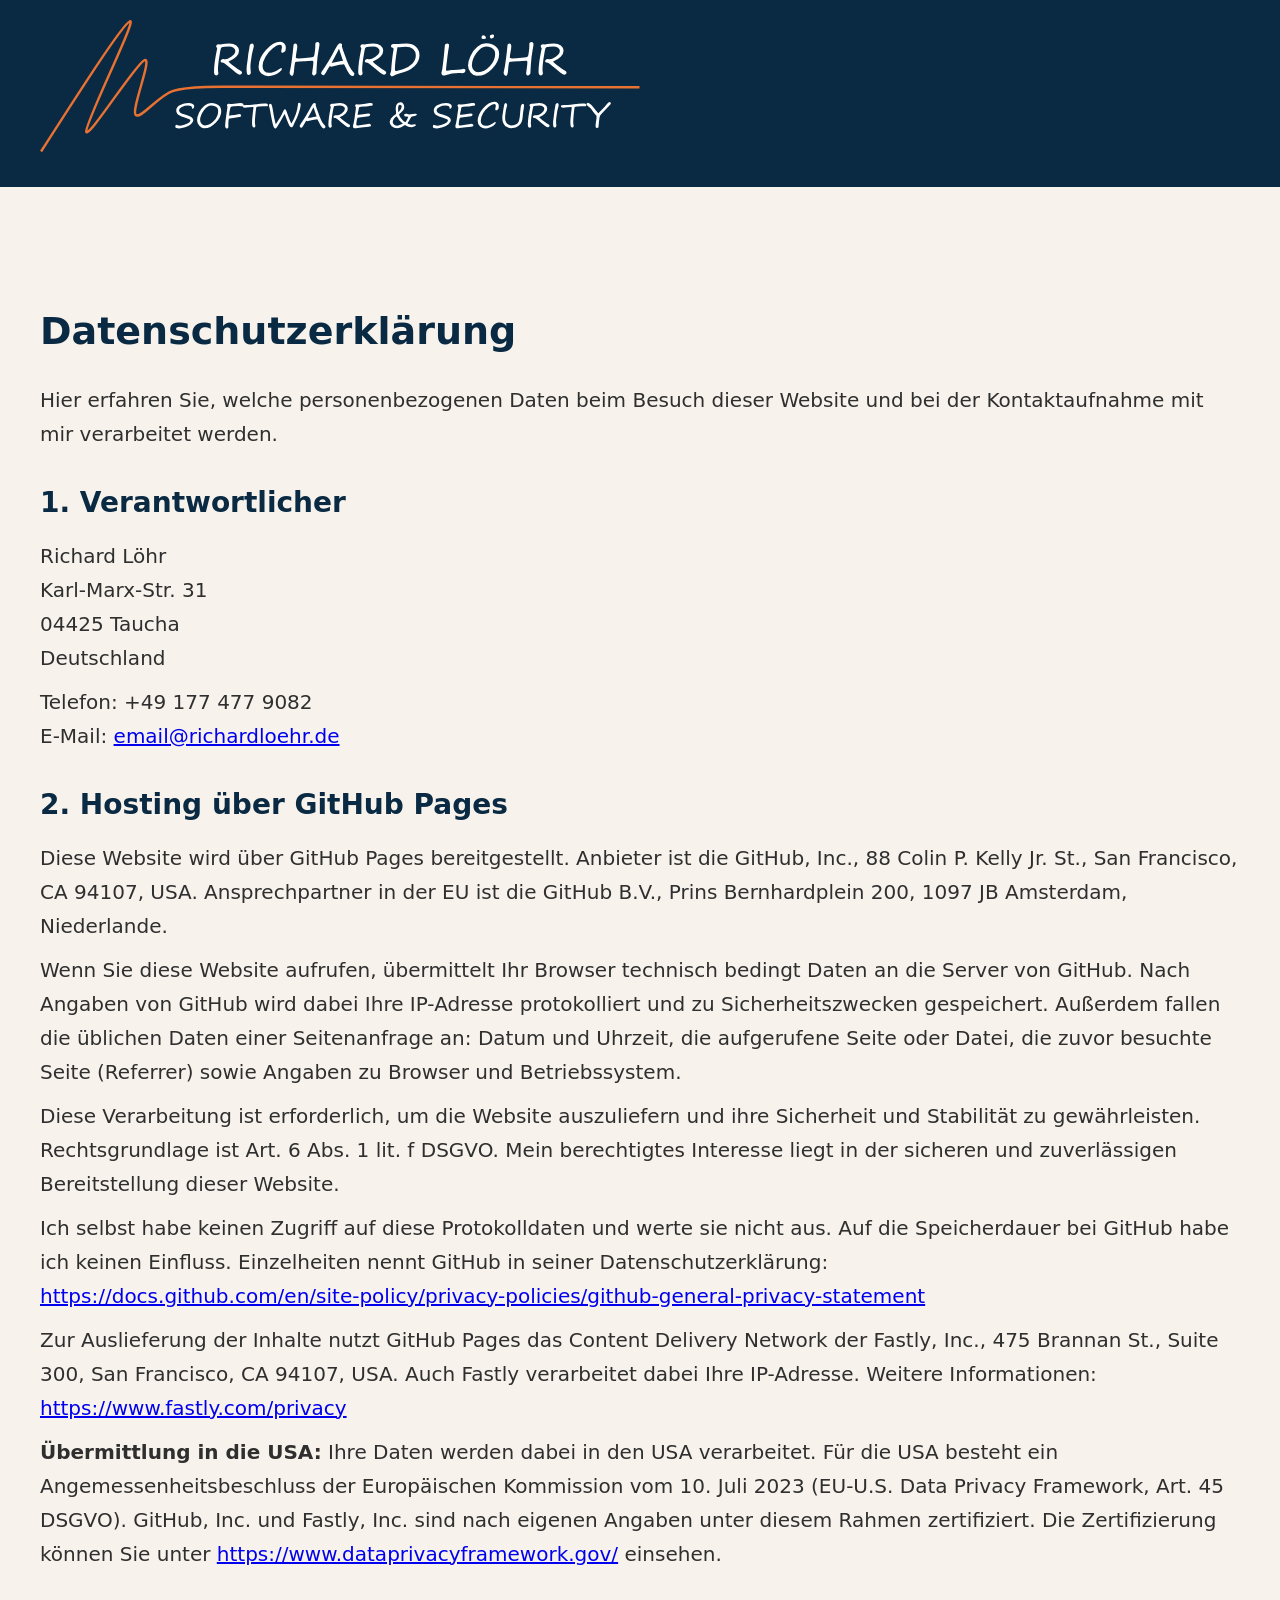
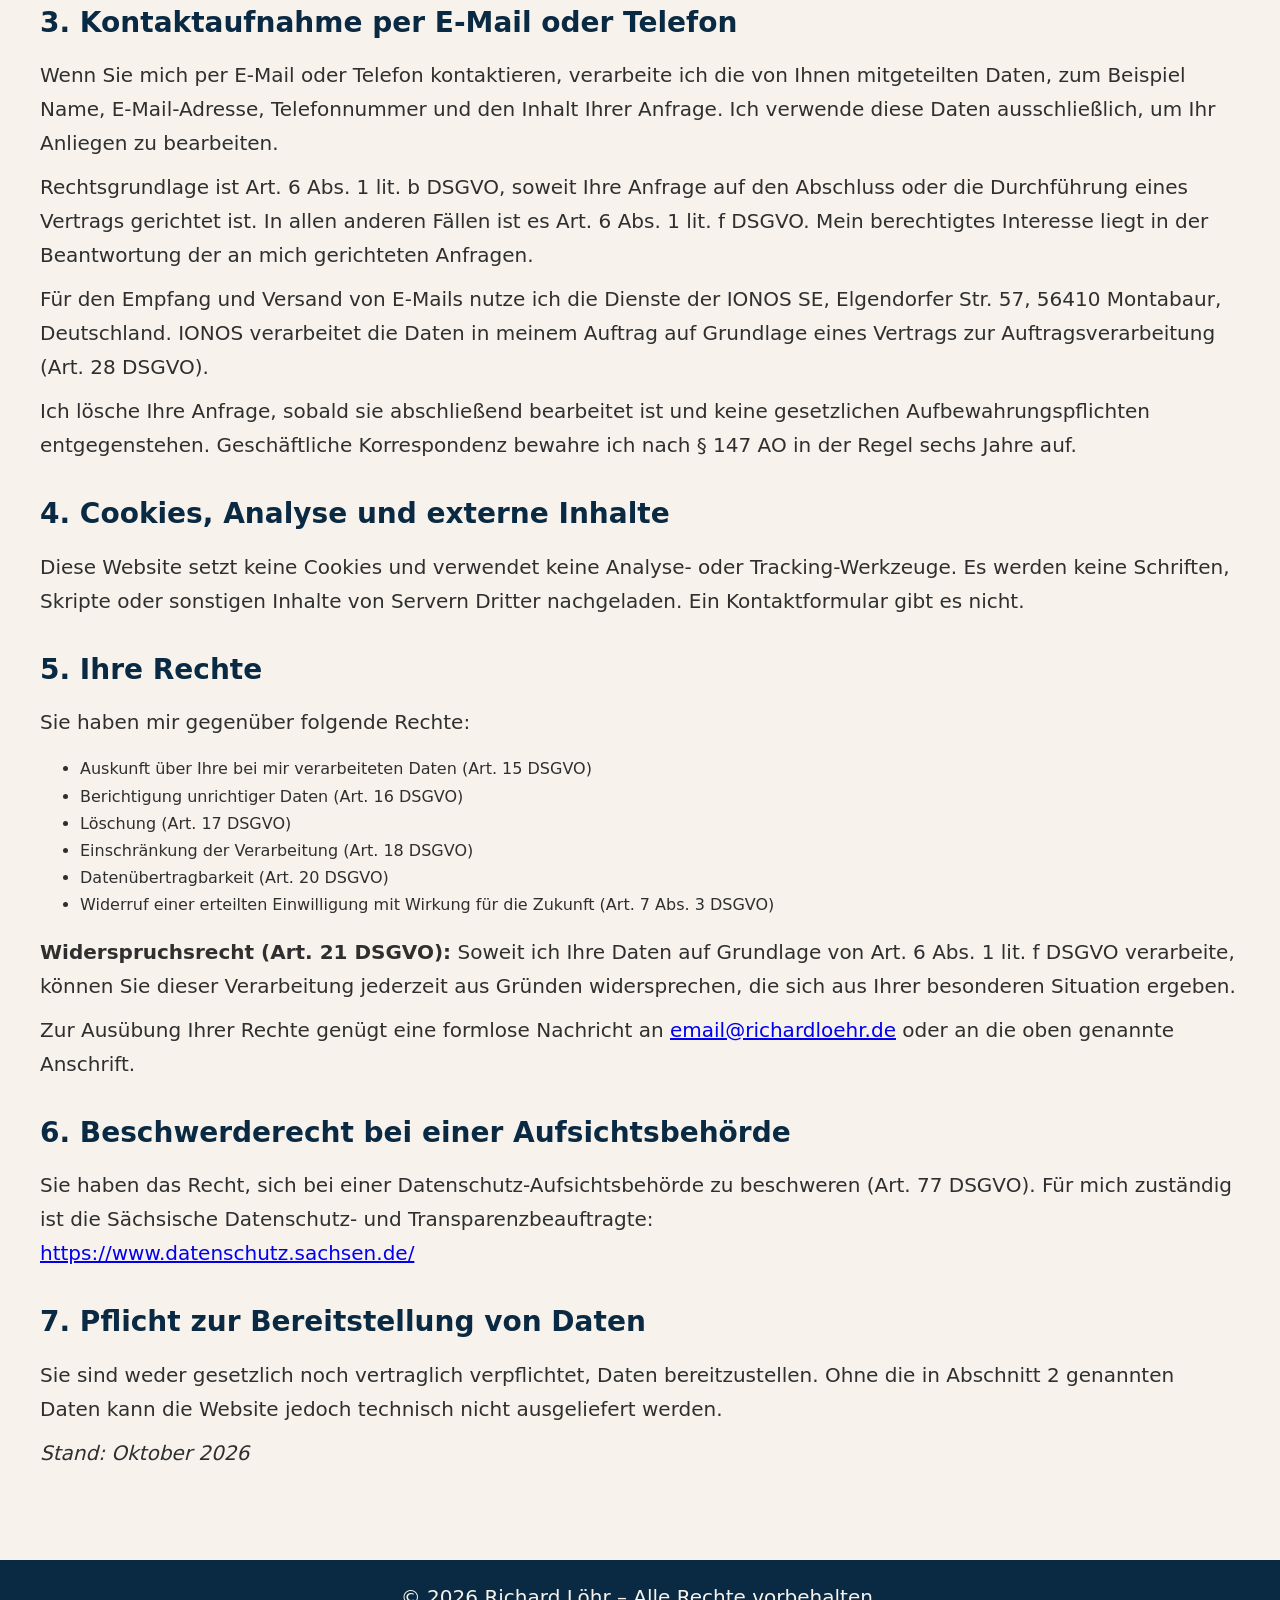
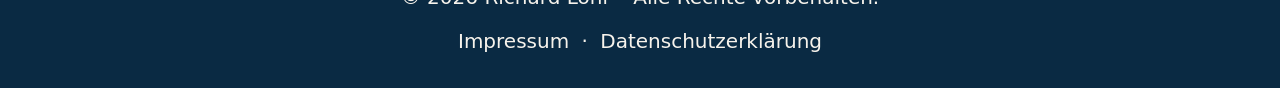
==== commit 417bb5e7: "Revise Datenschutzerklärung with updated details Updated contact information and clarified data proc" ====
--- a/datenschutz.html
+++ b/datenschutz.html
@@ -37,7 +37,7 @@
 	</p>
 	
 	<p>
-	  Telefon: +49 151 290 517 35<br>
+	  Telefon: +49 177 477 9082<br>
 	  E-Mail: <a href="mailto:email@richardloehr.de">email@richardloehr.de</a>
 	</p>
 	
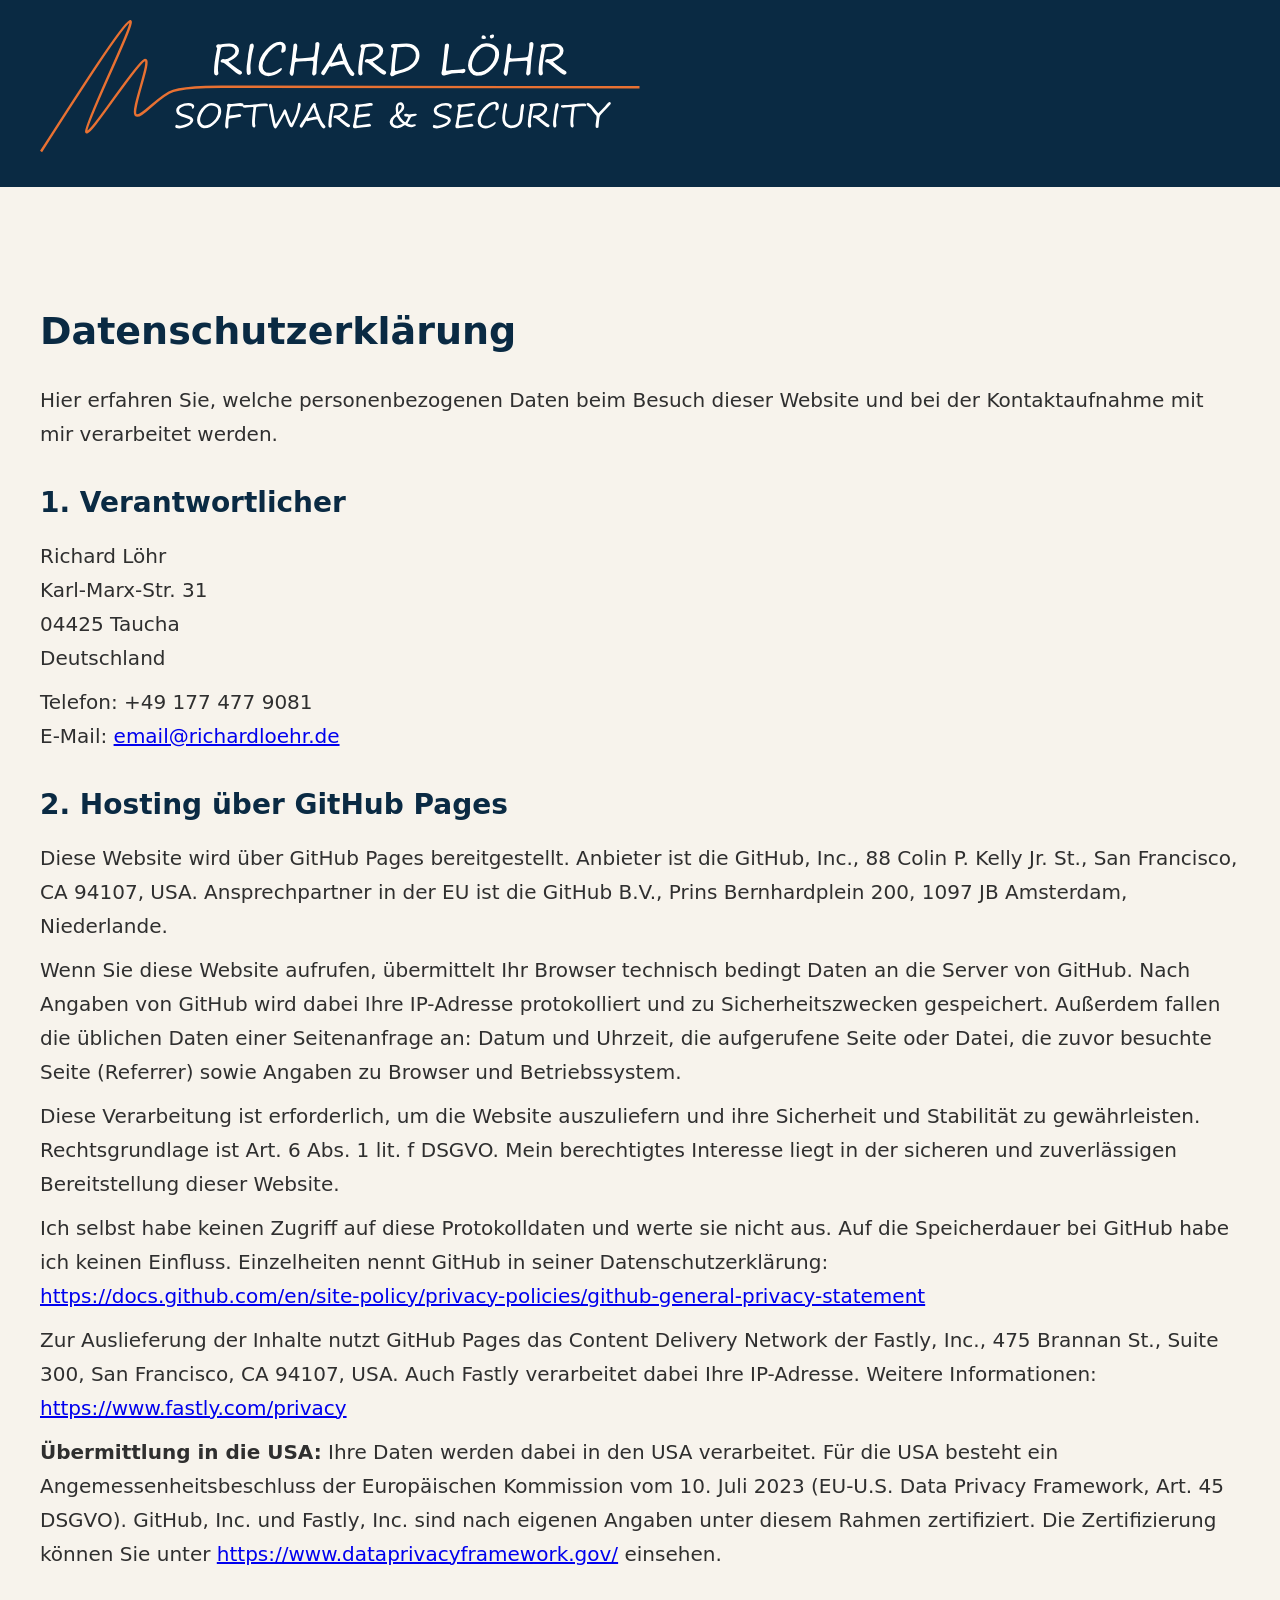
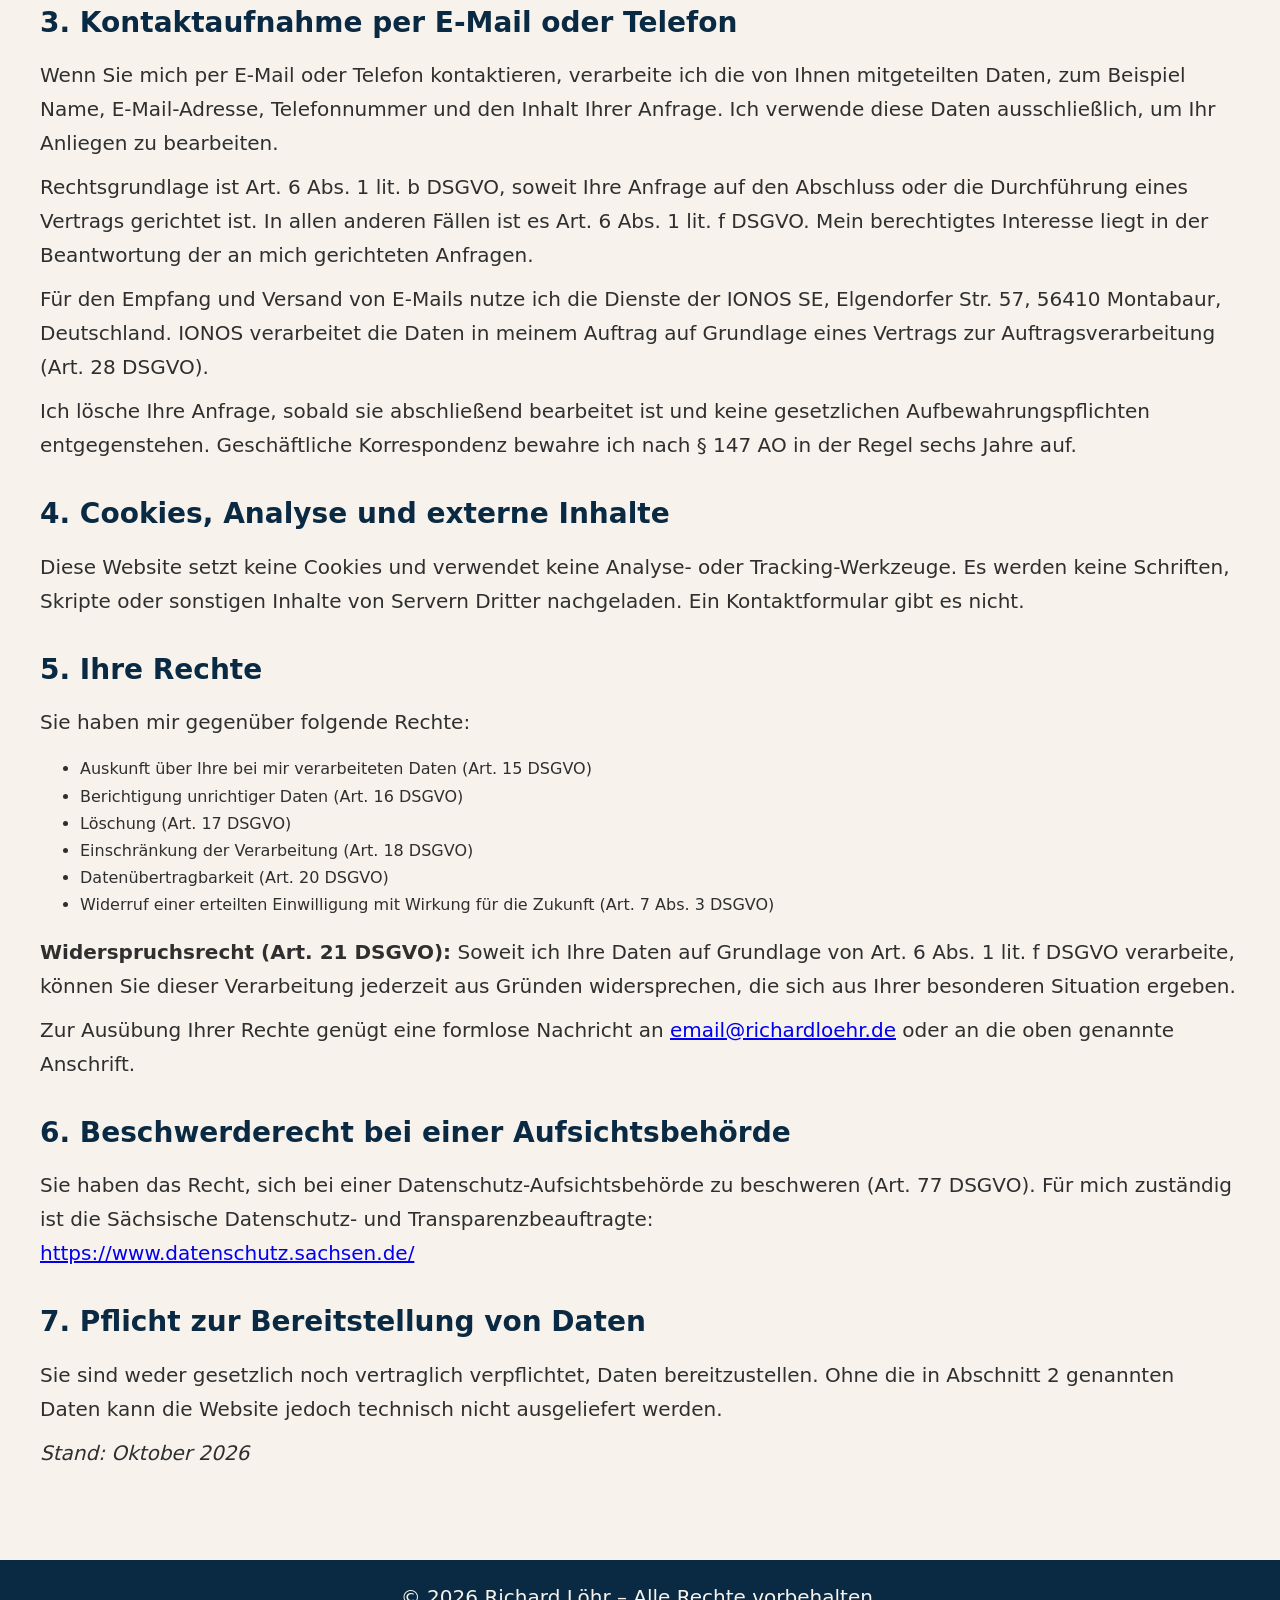
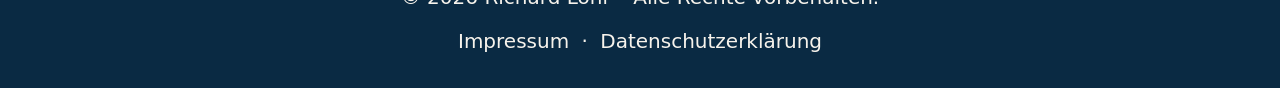
==== commit a265971b: "Revise contact details and privacy policy content Updated contact information and legal text in the " ====
--- a/datenschutz.html
+++ b/datenschutz.html
@@ -37,7 +37,7 @@
 	</p>
 	
 	<p>
-	  Telefon: +49 177 477 9082<br>
+	  Telefon: +49 177 477 9081<br>
 	  E-Mail: <a href="mailto:email@richardloehr.de">email@richardloehr.de</a>
 	</p>
 	
